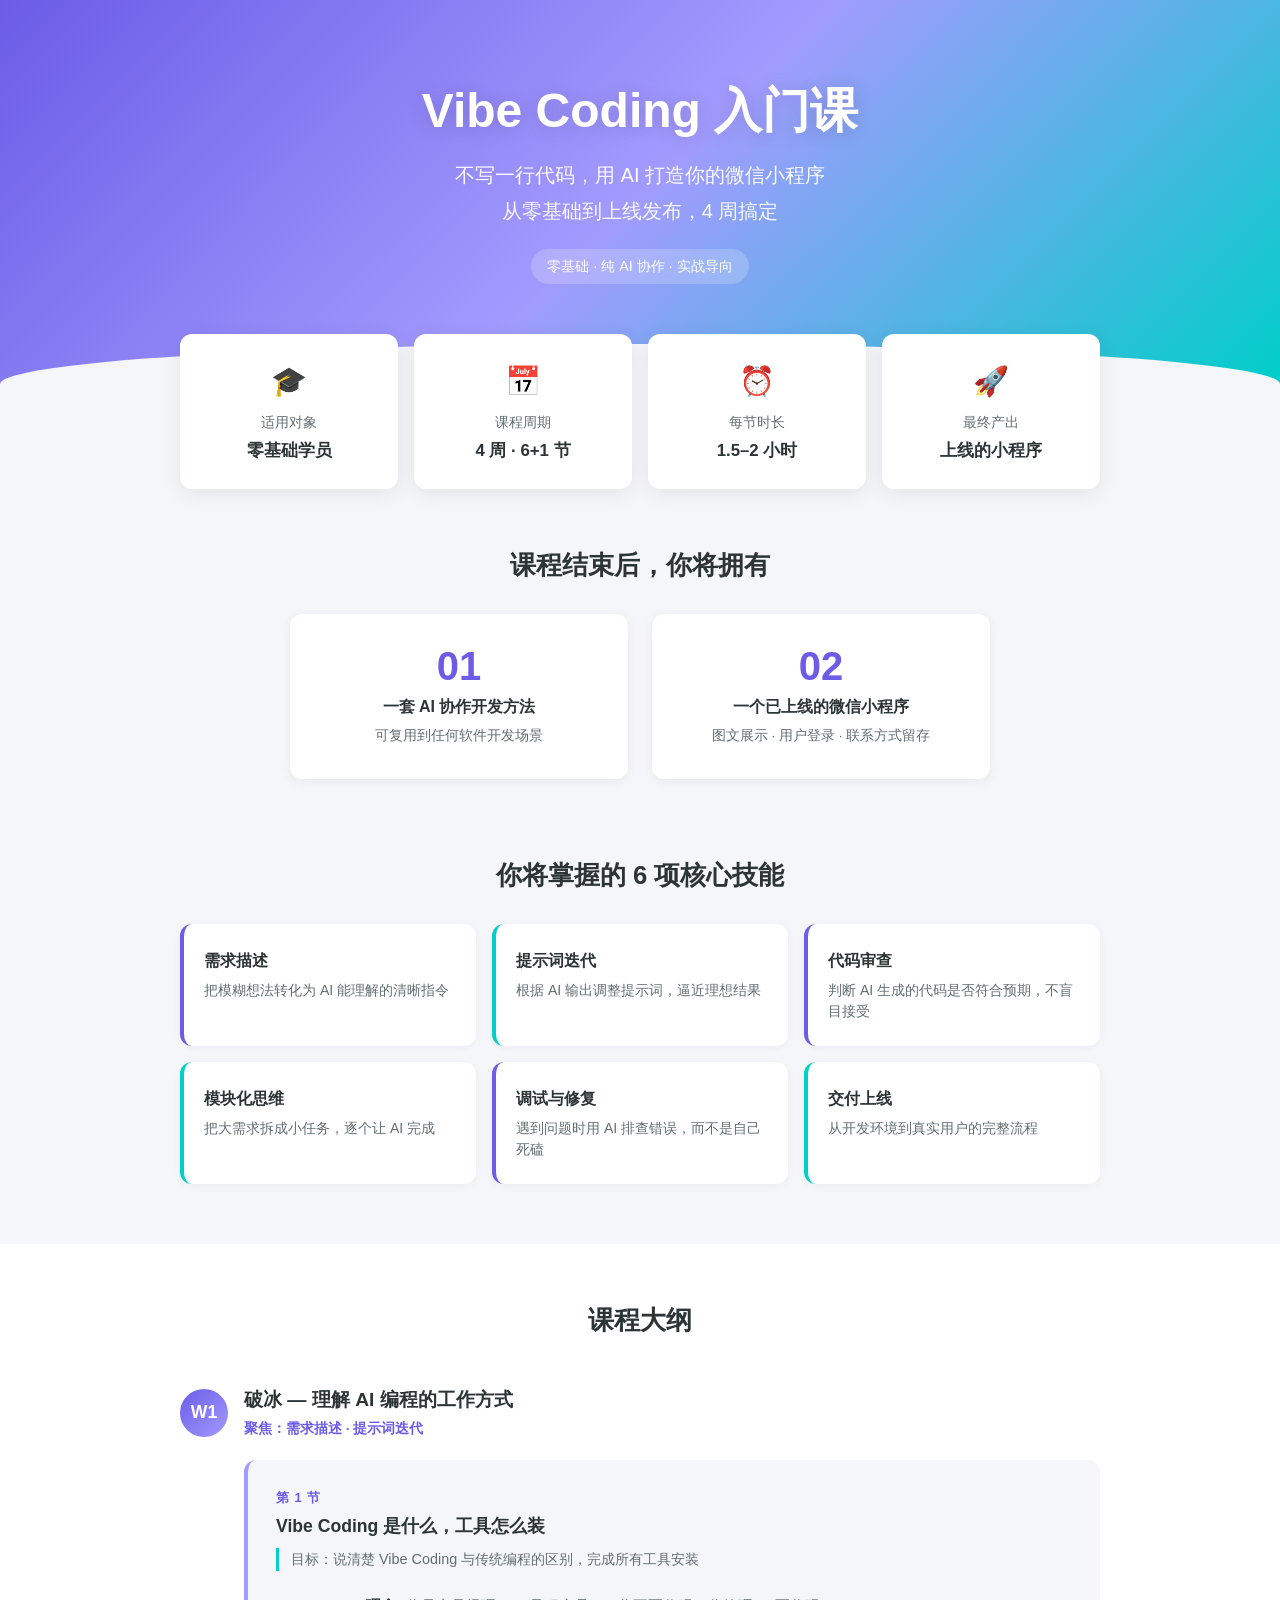
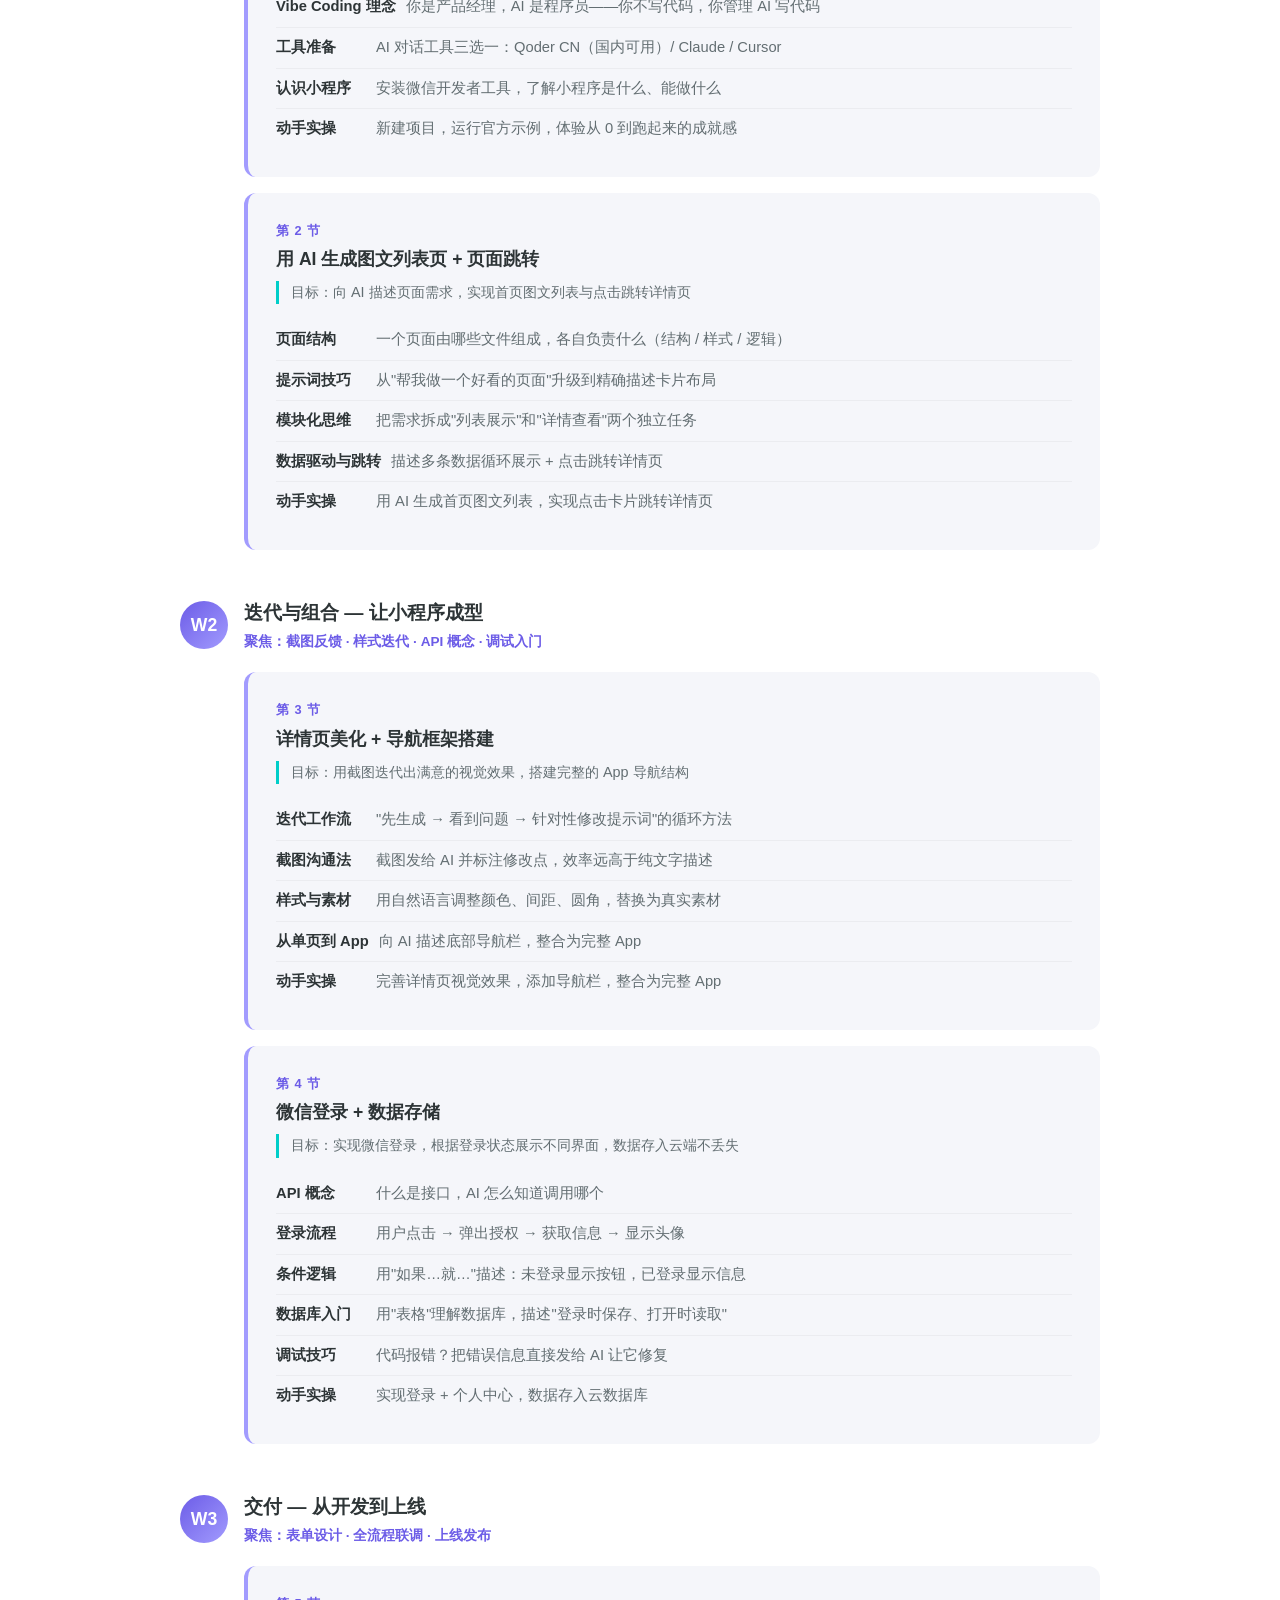
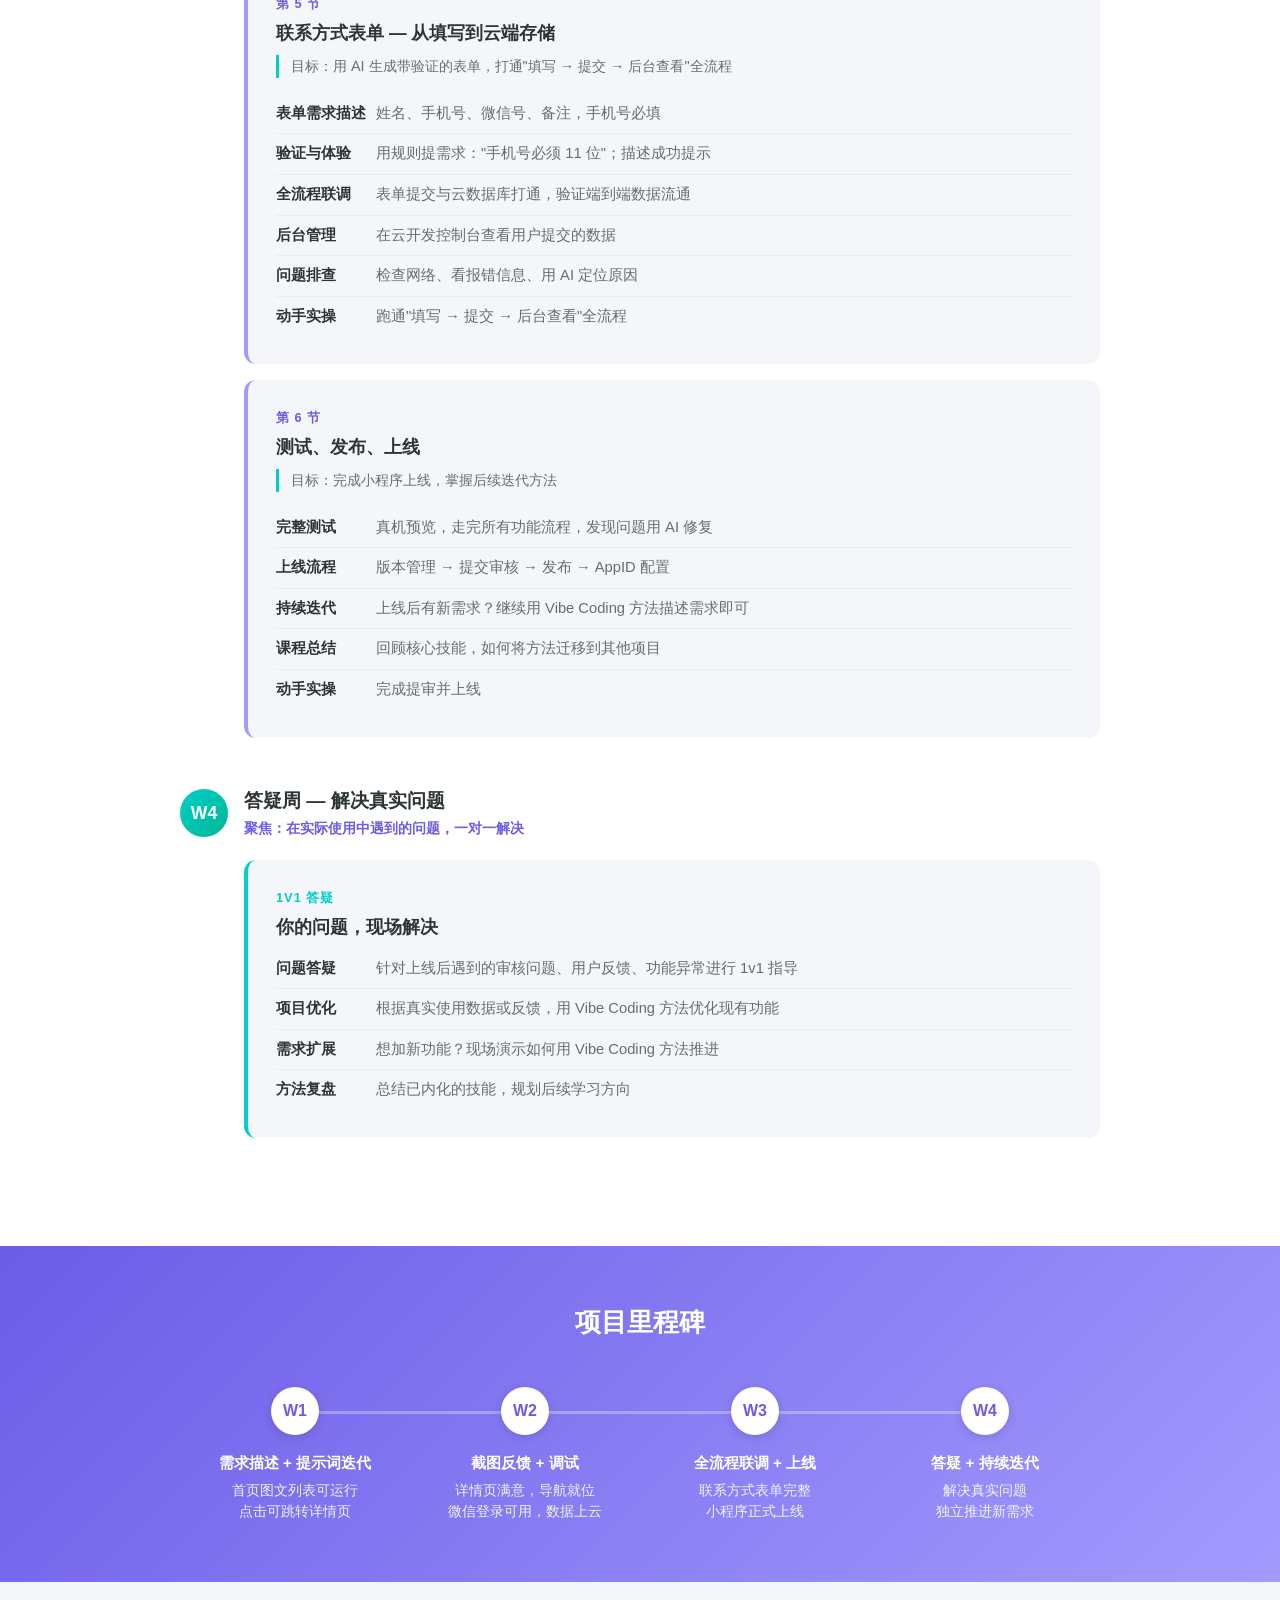
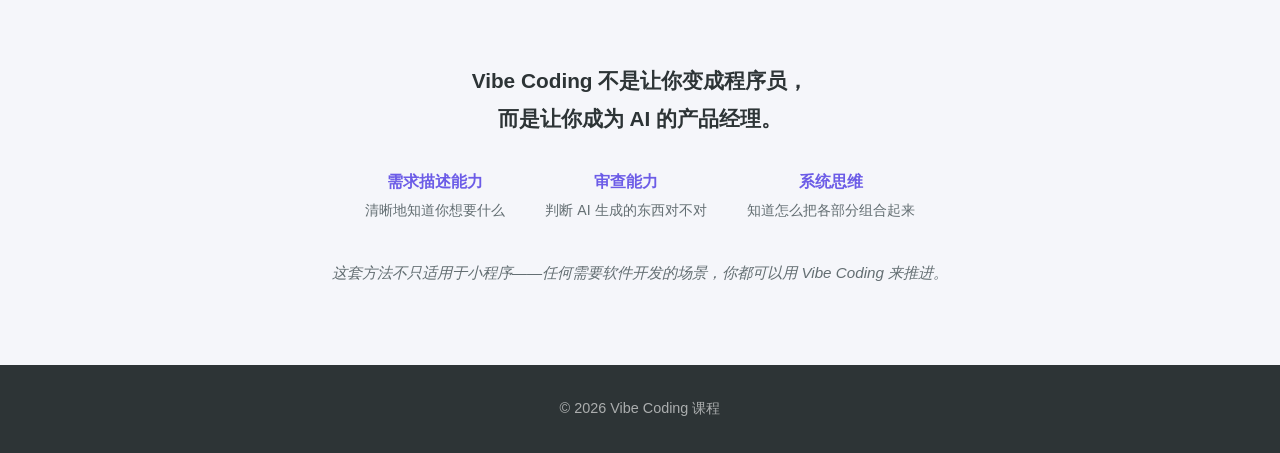
==== course/vibe-coding-intro.html @ 1ad9812a "Add Vibe Coding course outline page Beautiful, client-facing course outline with hero, skills grid, " ====
<!DOCTYPE html>
<html lang="zh-CN">
<head>
  <meta charset="UTF-8">
  <meta name="viewport" content="width=device-width, initial-scale=1.0">
  <title>Vibe Coding 入门课 · 课程大纲</title>
  <link rel="stylesheet" href="../assets/css/global.css">
  <style>
    /* ===== Hero ===== */
    .hero {
      background: linear-gradient(135deg, #6c5ce7 0%, #a29bfe 50%, #00cec9 100%);
      color: #fff;
      padding: 80px 0 100px;
      text-align: center;
      position: relative;
      overflow: hidden;
    }
    .hero::after {
      content: '';
      position: absolute;
      bottom: -40px;
      left: 0;
      right: 0;
      height: 80px;
      background: var(--light);
      border-radius: 50% 50% 0 0;
    }
    .hero h1 {
      font-size: 3rem;
      font-weight: 800;
      margin-bottom: 0.3em;
      text-shadow: 0 2px 20px rgba(0,0,0,0.15);
    }
    .hero .tagline {
      font-size: 1.25rem;
      opacity: 0.95;
      max-width: 600px;
      margin: 0 auto;
      line-height: 1.8;
    }
    .hero .badge {
      display: inline-block;
      background: rgba(255,255,255,0.2);
      backdrop-filter: blur(10px);
      padding: 6px 16px;
      border-radius: 20px;
      font-size: 0.9rem;
      margin-top: 20px;
    }

    /* ===== Info Cards ===== */
    .info-bar {
      display: grid;
      grid-template-columns: repeat(4, 1fr);
      gap: 16px;
      margin-top: -50px;
      position: relative;
      z-index: 1;
    }
    .info-card {
      background: #fff;
      border-radius: var(--radius);
      padding: 24px 20px;
      text-align: center;
      box-shadow: 0 4px 20px rgba(0,0,0,0.08);
      transition: transform 0.2s;
    }
    .info-card:hover { transform: translateY(-3px); }
    .info-card .icon {
      font-size: 1.8rem;
      margin-bottom: 8px;
    }
    .info-card .label {
      font-size: 0.85rem;
      color: var(--gray);
      margin-bottom: 4px;
    }
    .info-card .value {
      font-size: 1.05rem;
      font-weight: 700;
      color: var(--dark);
    }

    /* ===== Outcome ===== */
    .outcome {
      text-align: center;
      padding: 60px 0 40px;
    }
    .outcome h2 {
      font-size: 1.6rem;
      color: var(--dark);
      margin-bottom: 2rem;
    }
    .outcome-cards {
      display: grid;
      grid-template-columns: 1fr 1fr;
      gap: 24px;
      max-width: 700px;
      margin: 0 auto;
    }
    .outcome-card {
      background: #fff;
      border-radius: var(--radius);
      padding: 32px 24px;
      box-shadow: 0 2px 12px rgba(0,0,0,0.06);
    }
    .outcome-card .num {
      font-size: 2.5rem;
      font-weight: 800;
      color: var(--primary);
      line-height: 1;
      margin-bottom: 8px;
    }
    .outcome-card .text {
      font-size: 1rem;
      font-weight: 600;
      color: var(--dark);
    }
    .outcome-card .sub {
      font-size: 0.85rem;
      color: var(--gray);
      margin-top: 6px;
    }

    /* ===== Skills ===== */
    .skills {
      padding: 40px 0 60px;
    }
    .skills h2 {
      text-align: center;
      font-size: 1.6rem;
      margin-bottom: 2rem;
    }
    .skills-grid {
      display: grid;
      grid-template-columns: repeat(3, 1fr);
      gap: 16px;
    }
    .skill-item {
      background: #fff;
      border-radius: var(--radius);
      padding: 24px 20px;
      border-left: 4px solid var(--primary);
      box-shadow: 0 2px 8px rgba(0,0,0,0.04);
      transition: transform 0.2s, box-shadow 0.2s;
    }
    .skill-item:hover {
      transform: translateY(-2px);
      box-shadow: 0 6px 20px rgba(0,0,0,0.08);
    }
    .skill-item:nth-child(even) { border-left-color: var(--accent); }
    .skill-item .skill-name {
      font-weight: 700;
      font-size: 1rem;
      margin-bottom: 6px;
      color: var(--dark);
    }
    .skill-item .skill-desc {
      font-size: 0.88rem;
      color: var(--gray);
      line-height: 1.5;
    }

    /* ===== Curriculum ===== */
    .curriculum {
      padding: 60px 0;
      background: #fff;
    }
    .curriculum h2 {
      text-align: center;
      font-size: 1.6rem;
      margin-bottom: 3rem;
    }

    .week-block {
      margin-bottom: 48px;
    }
    .week-header {
      display: flex;
      align-items: center;
      gap: 16px;
      margin-bottom: 20px;
    }
    .week-num {
      width: 48px;
      height: 48px;
      background: linear-gradient(135deg, var(--primary), var(--primary-light));
      color: #fff;
      border-radius: 50%;
      display: flex;
      align-items: center;
      justify-content: center;
      font-weight: 800;
      font-size: 1.1rem;
      flex-shrink: 0;
    }
    .week-title {
      font-size: 1.2rem;
      font-weight: 700;
      color: var(--dark);
    }
    .week-focus {
      font-size: 0.85rem;
      color: var(--primary);
      font-weight: 600;
      margin-top: 2px;
    }

    .lesson {
      background: var(--light);
      border-radius: var(--radius);
      padding: 28px 28px;
      margin-bottom: 16px;
      margin-left: 64px;
      border-left: 4px solid var(--primary-light);
    }
    .lesson-num {
      font-size: 0.8rem;
      color: var(--primary);
      font-weight: 700;
      text-transform: uppercase;
      letter-spacing: 1px;
      margin-bottom: 4px;
    }
    .lesson-title {
      font-size: 1.1rem;
      font-weight: 700;
      color: var(--dark);
      margin-bottom: 8px;
    }
    .lesson-goal {
      font-size: 0.9rem;
      color: var(--gray);
      margin-bottom: 16px;
      padding-left: 12px;
      border-left: 3px solid var(--accent);
    }
    .lesson-items {
      list-style: none;
    }
    .lesson-items li {
      font-size: 0.92rem;
      padding: 8px 0;
      border-bottom: 1px solid rgba(0,0,0,0.04);
      display: flex;
      gap: 10px;
    }
    .lesson-items li:last-child { border-bottom: none; }
    .lesson-items .item-label {
      font-weight: 600;
      color: var(--dark);
      min-width: 90px;
      flex-shrink: 0;
    }
    .lesson-items .item-desc {
      color: var(--gray);
    }

    /* Week 4 special */
    .week-block.qa .week-num {
      background: linear-gradient(135deg, var(--accent), #00b894);
    }
    .week-block.qa .lesson {
      border-left-color: var(--accent);
    }
    .week-block.qa .lesson-num {
      color: var(--accent);
    }

    /* ===== Milestones ===== */
    .milestones {
      padding: 60px 0;
      background: linear-gradient(135deg, #6c5ce7 0%, #a29bfe 100%);
      color: #fff;
    }
    .milestones h2 {
      text-align: center;
      font-size: 1.6rem;
      margin-bottom: 3rem;
    }
    .milestone-track {
      display: grid;
      grid-template-columns: repeat(4, 1fr);
      gap: 0;
      position: relative;
    }
    .milestone-track::before {
      content: '';
      position: absolute;
      top: 24px;
      left: 12%;
      right: 12%;
      height: 3px;
      background: rgba(255,255,255,0.3);
    }
    .milestone-item {
      text-align: center;
      position: relative;
    }
    .milestone-dot {
      width: 48px;
      height: 48px;
      background: #fff;
      border-radius: 50%;
      margin: 0 auto 16px;
      display: flex;
      align-items: center;
      justify-content: center;
      font-weight: 800;
      color: var(--primary);
      font-size: 1rem;
      position: relative;
      z-index: 1;
      box-shadow: 0 2px 10px rgba(0,0,0,0.15);
    }
    .milestone-item h4 {
      font-size: 0.95rem;
      margin-bottom: 6px;
    }
    .milestone-item .skill-tag {
      font-size: 0.8rem;
      opacity: 0.85;
      margin-bottom: 8px;
    }
    .milestone-item .output {
      font-size: 0.85rem;
      opacity: 0.9;
      line-height: 1.5;
      padding: 0 8px;
    }

    /* ===== Philosophy ===== */
    .philosophy {
      padding: 80px 0;
      text-align: center;
    }
    .philosophy blockquote {
      max-width: 650px;
      margin: 0 auto;
      font-size: 1.3rem;
      font-weight: 700;
      color: var(--dark);
      line-height: 1.8;
      margin-bottom: 2rem;
    }
    .philosophy .points {
      display: flex;
      justify-content: center;
      gap: 40px;
      margin-top: 2rem;
    }
    .philosophy .point {
      text-align: center;
    }
    .philosophy .point .point-title {
      font-weight: 700;
      color: var(--primary);
      font-size: 1rem;
      margin-bottom: 4px;
    }
    .philosophy .point .point-desc {
      font-size: 0.88rem;
      color: var(--gray);
      max-width: 180px;
    }
    .philosophy .footnote {
      margin-top: 2.5rem;
      font-size: 0.95rem;
      color: var(--gray);
      font-style: italic;
    }

    /* ===== Footer ===== */
    footer {
      background: var(--dark);
      color: rgba(255,255,255,0.6);
      padding: 32px 0;
      text-align: center;
      font-size: 0.9rem;
    }

    /* ===== Responsive ===== */
    @media (max-width: 768px) {
      .hero h1 { font-size: 2rem; }
      .hero .tagline { font-size: 1rem; padding: 0 16px; }
      .info-bar { grid-template-columns: repeat(2, 1fr); }
      .outcome-cards { grid-template-columns: 1fr; }
      .skills-grid { grid-template-columns: 1fr; }
      .lesson { margin-left: 0; }
      .milestone-track { grid-template-columns: 1fr; gap: 24px; }
      .milestone-track::before { display: none; }
      .philosophy .points { flex-direction: column; gap: 20px; }
    }
  </style>
</head>
<body>

  <!-- Hero -->
  <div class="hero">
    <div class="container">
      <h1>Vibe Coding 入门课</h1>
      <p class="tagline">不写一行代码，用 AI 打造你的微信小程序<br>从零基础到上线发布，4 周搞定</p>
      <span class="badge">零基础 · 纯 AI 协作 · 实战导向</span>
    </div>
  </div>

  <!-- Info Bar -->
  <div class="container">
    <div class="info-bar">
      <div class="info-card">
        <div class="icon">&#127891;</div>
        <div class="label">适用对象</div>
        <div class="value">零基础学员</div>
      </div>
      <div class="info-card">
        <div class="icon">&#128197;</div>
        <div class="label">课程周期</div>
        <div class="value">4 周 · 6+1 节</div>
      </div>
      <div class="info-card">
        <div class="icon">&#9200;</div>
        <div class="label">每节时长</div>
        <div class="value">1.5–2 小时</div>
      </div>
      <div class="info-card">
        <div class="icon">&#128640;</div>
        <div class="label">最终产出</div>
        <div class="value">上线的小程序</div>
      </div>
    </div>
  </div>

  <!-- Outcome -->
  <div class="outcome container">
    <h2>课程结束后，你将拥有</h2>
    <div class="outcome-cards">
      <div class="outcome-card">
        <div class="num">01</div>
        <div class="text">一套 AI 协作开发方法</div>
        <div class="sub">可复用到任何软件开发场景</div>
      </div>
      <div class="outcome-card">
        <div class="num">02</div>
        <div class="text">一个已上线的微信小程序</div>
        <div class="sub">图文展示 · 用户登录 · 联系方式留存</div>
      </div>
    </div>
  </div>

  <!-- Skills -->
  <section class="skills">
    <div class="container">
      <h2>你将掌握的 6 项核心技能</h2>
      <div class="skills-grid">
        <div class="skill-item">
          <div class="skill-name">需求描述</div>
          <div class="skill-desc">把模糊想法转化为 AI 能理解的清晰指令</div>
        </div>
        <div class="skill-item">
          <div class="skill-name">提示词迭代</div>
          <div class="skill-desc">根据 AI 输出调整提示词，逼近理想结果</div>
        </div>
        <div class="skill-item">
          <div class="skill-name">代码审查</div>
          <div class="skill-desc">判断 AI 生成的代码是否符合预期，不盲目接受</div>
        </div>
        <div class="skill-item">
          <div class="skill-name">模块化思维</div>
          <div class="skill-desc">把大需求拆成小任务，逐个让 AI 完成</div>
        </div>
        <div class="skill-item">
          <div class="skill-name">调试与修复</div>
          <div class="skill-desc">遇到问题时用 AI 排查错误，而不是自己死磕</div>
        </div>
        <div class="skill-item">
          <div class="skill-name">交付上线</div>
          <div class="skill-desc">从开发环境到真实用户的完整流程</div>
        </div>
      </div>
    </div>
  </section>

  <!-- Curriculum -->
  <section class="curriculum">
    <div class="container">
      <h2>课程大纲</h2>

      <!-- Week 1 -->
      <div class="week-block">
        <div class="week-header">
          <div class="week-num">W1</div>
          <div>
            <div class="week-title">破冰 — 理解 AI 编程的工作方式</div>
            <div class="week-focus">聚焦：需求描述 · 提示词迭代</div>
          </div>
        </div>

        <div class="lesson">
          <div class="lesson-num">第 1 节</div>
          <div class="lesson-title">Vibe Coding 是什么，工具怎么装</div>
          <div class="lesson-goal">目标：说清楚 Vibe Coding 与传统编程的区别，完成所有工具安装</div>
          <ul class="lesson-items">
            <li><span class="item-label">Vibe Coding 理念</span><span class="item-desc">你是产品经理，AI 是程序员——你不写代码，你管理 AI 写代码</span></li>
            <li><span class="item-label">工具准备</span><span class="item-desc">AI 对话工具三选一：Qoder CN（国内可用）/ Claude / Cursor</span></li>
            <li><span class="item-label">认识小程序</span><span class="item-desc">安装微信开发者工具，了解小程序是什么、能做什么</span></li>
            <li><span class="item-label">动手实操</span><span class="item-desc">新建项目，运行官方示例，体验从 0 到跑起来的成就感</span></li>
          </ul>
        </div>

        <div class="lesson">
          <div class="lesson-num">第 2 节</div>
          <div class="lesson-title">用 AI 生成图文列表页 + 页面跳转</div>
          <div class="lesson-goal">目标：向 AI 描述页面需求，实现首页图文列表与点击跳转详情页</div>
          <ul class="lesson-items">
            <li><span class="item-label">页面结构</span><span class="item-desc">一个页面由哪些文件组成，各自负责什么（结构 / 样式 / 逻辑）</span></li>
            <li><span class="item-label">提示词技巧</span><span class="item-desc">从"帮我做一个好看的页面"升级到精确描述卡片布局</span></li>
            <li><span class="item-label">模块化思维</span><span class="item-desc">把需求拆成"列表展示"和"详情查看"两个独立任务</span></li>
            <li><span class="item-label">数据驱动与跳转</span><span class="item-desc">描述多条数据循环展示 + 点击跳转详情页</span></li>
            <li><span class="item-label">动手实操</span><span class="item-desc">用 AI 生成首页图文列表，实现点击卡片跳转详情页</span></li>
          </ul>
        </div>
      </div>

      <!-- Week 2 -->
      <div class="week-block">
        <div class="week-header">
          <div class="week-num">W2</div>
          <div>
            <div class="week-title">迭代与组合 — 让小程序成型</div>
            <div class="week-focus">聚焦：截图反馈 · 样式迭代 · API 概念 · 调试入门</div>
          </div>
        </div>

        <div class="lesson">
          <div class="lesson-num">第 3 节</div>
          <div class="lesson-title">详情页美化 + 导航框架搭建</div>
          <div class="lesson-goal">目标：用截图迭代出满意的视觉效果，搭建完整的 App 导航结构</div>
          <ul class="lesson-items">
            <li><span class="item-label">迭代工作流</span><span class="item-desc">"先生成 → 看到问题 → 针对性修改提示词"的循环方法</span></li>
            <li><span class="item-label">截图沟通法</span><span class="item-desc">截图发给 AI 并标注修改点，效率远高于纯文字描述</span></li>
            <li><span class="item-label">样式与素材</span><span class="item-desc">用自然语言调整颜色、间距、圆角，替换为真实素材</span></li>
            <li><span class="item-label">从单页到 App</span><span class="item-desc">向 AI 描述底部导航栏，整合为完整 App</span></li>
            <li><span class="item-label">动手实操</span><span class="item-desc">完善详情页视觉效果，添加导航栏，整合为完整 App</span></li>
          </ul>
        </div>

        <div class="lesson">
          <div class="lesson-num">第 4 节</div>
          <div class="lesson-title">微信登录 + 数据存储</div>
          <div class="lesson-goal">目标：实现微信登录，根据登录状态展示不同界面，数据存入云端不丢失</div>
          <ul class="lesson-items">
            <li><span class="item-label">API 概念</span><span class="item-desc">什么是接口，AI 怎么知道调用哪个</span></li>
            <li><span class="item-label">登录流程</span><span class="item-desc">用户点击 → 弹出授权 → 获取信息 → 显示头像</span></li>
            <li><span class="item-label">条件逻辑</span><span class="item-desc">用"如果…就…"描述：未登录显示按钮，已登录显示信息</span></li>
            <li><span class="item-label">数据库入门</span><span class="item-desc">用"表格"理解数据库，描述"登录时保存、打开时读取"</span></li>
            <li><span class="item-label">调试技巧</span><span class="item-desc">代码报错？把错误信息直接发给 AI 让它修复</span></li>
            <li><span class="item-label">动手实操</span><span class="item-desc">实现登录 + 个人中心，数据存入云数据库</span></li>
          </ul>
        </div>
      </div>

      <!-- Week 3 -->
      <div class="week-block">
        <div class="week-header">
          <div class="week-num">W3</div>
          <div>
            <div class="week-title">交付 — 从开发到上线</div>
            <div class="week-focus">聚焦：表单设计 · 全流程联调 · 上线发布</div>
          </div>
        </div>

        <div class="lesson">
          <div class="lesson-num">第 5 节</div>
          <div class="lesson-title">联系方式表单 — 从填写到云端存储</div>
          <div class="lesson-goal">目标：用 AI 生成带验证的表单，打通"填写 → 提交 → 后台查看"全流程</div>
          <ul class="lesson-items">
            <li><span class="item-label">表单需求描述</span><span class="item-desc">姓名、手机号、微信号、备注，手机号必填</span></li>
            <li><span class="item-label">验证与体验</span><span class="item-desc">用规则提需求："手机号必须 11 位"；描述成功提示</span></li>
            <li><span class="item-label">全流程联调</span><span class="item-desc">表单提交与云数据库打通，验证端到端数据流通</span></li>
            <li><span class="item-label">后台管理</span><span class="item-desc">在云开发控制台查看用户提交的数据</span></li>
            <li><span class="item-label">问题排查</span><span class="item-desc">检查网络、看报错信息、用 AI 定位原因</span></li>
            <li><span class="item-label">动手实操</span><span class="item-desc">跑通"填写 → 提交 → 后台查看"全流程</span></li>
          </ul>
        </div>

        <div class="lesson">
          <div class="lesson-num">第 6 节</div>
          <div class="lesson-title">测试、发布、上线</div>
          <div class="lesson-goal">目标：完成小程序上线，掌握后续迭代方法</div>
          <ul class="lesson-items">
            <li><span class="item-label">完整测试</span><span class="item-desc">真机预览，走完所有功能流程，发现问题用 AI 修复</span></li>
            <li><span class="item-label">上线流程</span><span class="item-desc">版本管理 → 提交审核 → 发布 → AppID 配置</span></li>
            <li><span class="item-label">持续迭代</span><span class="item-desc">上线后有新需求？继续用 Vibe Coding 方法描述需求即可</span></li>
            <li><span class="item-label">课程总结</span><span class="item-desc">回顾核心技能，如何将方法迁移到其他项目</span></li>
            <li><span class="item-label">动手实操</span><span class="item-desc">完成提审并上线</span></li>
          </ul>
        </div>
      </div>

      <!-- Week 4 -->
      <div class="week-block qa">
        <div class="week-header">
          <div class="week-num">W4</div>
          <div>
            <div class="week-title">答疑周 — 解决真实问题</div>
            <div class="week-focus">聚焦：在实际使用中遇到的问题，一对一解决</div>
          </div>
        </div>

        <div class="lesson">
          <div class="lesson-num">1v1 答疑</div>
          <div class="lesson-title">你的问题，现场解决</div>
          <ul class="lesson-items">
            <li><span class="item-label">问题答疑</span><span class="item-desc">针对上线后遇到的审核问题、用户反馈、功能异常进行 1v1 指导</span></li>
            <li><span class="item-label">项目优化</span><span class="item-desc">根据真实使用数据或反馈，用 Vibe Coding 方法优化现有功能</span></li>
            <li><span class="item-label">需求扩展</span><span class="item-desc">想加新功能？现场演示如何用 Vibe Coding 方法推进</span></li>
            <li><span class="item-label">方法复盘</span><span class="item-desc">总结已内化的技能，规划后续学习方向</span></li>
          </ul>
        </div>
      </div>

    </div>
  </section>

  <!-- Milestones -->
  <section class="milestones">
    <div class="container">
      <h2>项目里程碑</h2>
      <div class="milestone-track">
        <div class="milestone-item">
          <div class="milestone-dot">W1</div>
          <h4>需求描述 + 提示词迭代</h4>
          <div class="output">首页图文列表可运行<br>点击可跳转详情页</div>
        </div>
        <div class="milestone-item">
          <div class="milestone-dot">W2</div>
          <h4>截图反馈 + 调试</h4>
          <div class="output">详情页满意，导航就位<br>微信登录可用，数据上云</div>
        </div>
        <div class="milestone-item">
          <div class="milestone-dot">W3</div>
          <h4>全流程联调 + 上线</h4>
          <div class="output">联系方式表单完整<br>小程序正式上线</div>
        </div>
        <div class="milestone-item">
          <div class="milestone-dot">W4</div>
          <h4>答疑 + 持续迭代</h4>
          <div class="output">解决真实问题<br>独立推进新需求</div>
        </div>
      </div>
    </div>
  </section>

  <!-- Philosophy -->
  <section class="philosophy">
    <div class="container">
      <blockquote>
        Vibe Coding 不是让你变成程序员，<br>而是让你成为 AI 的产品经理。
      </blockquote>
      <div class="points">
        <div class="point">
          <div class="point-title">需求描述能力</div>
          <div class="point-desc">清晰地知道你想要什么</div>
        </div>
        <div class="point">
          <div class="point-title">审查能力</div>
          <div class="point-desc">判断 AI 生成的东西对不对</div>
        </div>
        <div class="point">
          <div class="point-title">系统思维</div>
          <div class="point-desc">知道怎么把各部分组合起来</div>
        </div>
      </div>
      <p class="footnote">这套方法不只适用于小程序——任何需要软件开发的场景，你都可以用 Vibe Coding 来推进。</p>
    </div>
  </section>

  <!-- Footer -->
  <footer>
    <p>&copy; 2026 Vibe Coding 课程</p>
  </footer>

</body>
</html>
---- assets/css/global.css ----
/* Vibe Coding 课程 - 全局样式 */
:root {
  --primary: #6c5ce7;
  --primary-light: #a29bfe;
  --accent: #00cec9;
  --dark: #2d3436;
  --gray: #636e72;
  --light: #f5f6fa;
  --radius: 12px;
}

* { margin: 0; padding: 0; box-sizing: border-box; }

body {
  font-family: -apple-system, "PingFang SC", "Helvetica Neue", sans-serif;
  color: var(--dark);
  line-height: 1.6;
  background: var(--light);
}

.container { max-width: 960px; margin: 0 auto; padding: 0 20px; }

h1, h2, h3 { line-height: 1.3; margin-bottom: 0.5em; }
h1 { font-size: 2rem; }
h2 { font-size: 1.5rem; }
h3 { font-size: 1.2rem; }

.btn {
  display: inline-block;
  padding: 12px 28px;
  border-radius: var(--radius);
  font-size: 1rem;
  font-weight: 600;
  text-decoration: none;
  cursor: pointer;
  transition: all 0.2s;
}
.btn-primary { background: var(--primary); color: #fff; }
.btn-primary:hover { background: var(--primary-light); }
.btn-accent { background: var(--accent); color: #fff; }

section { padding: 60px 0; }
.text-center { text-align: center; }
.text-gray { color: var(--gray); }
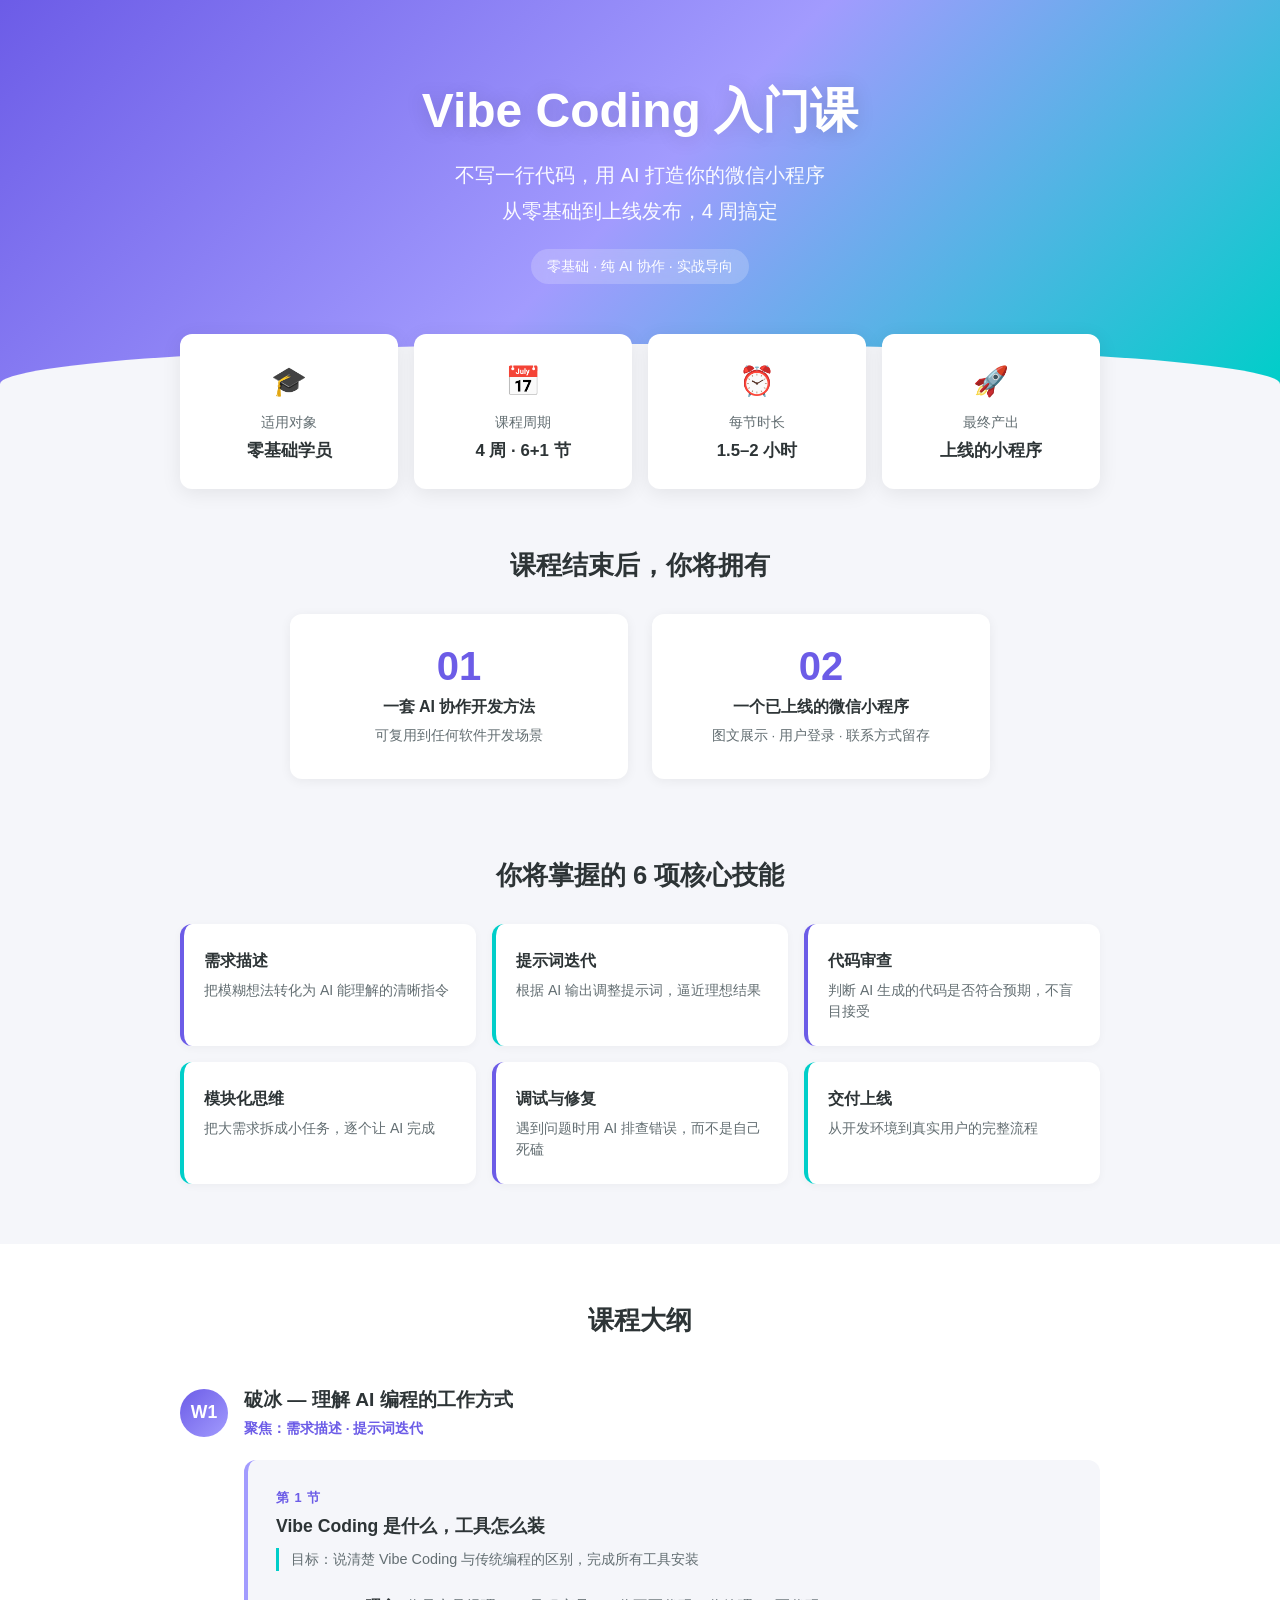
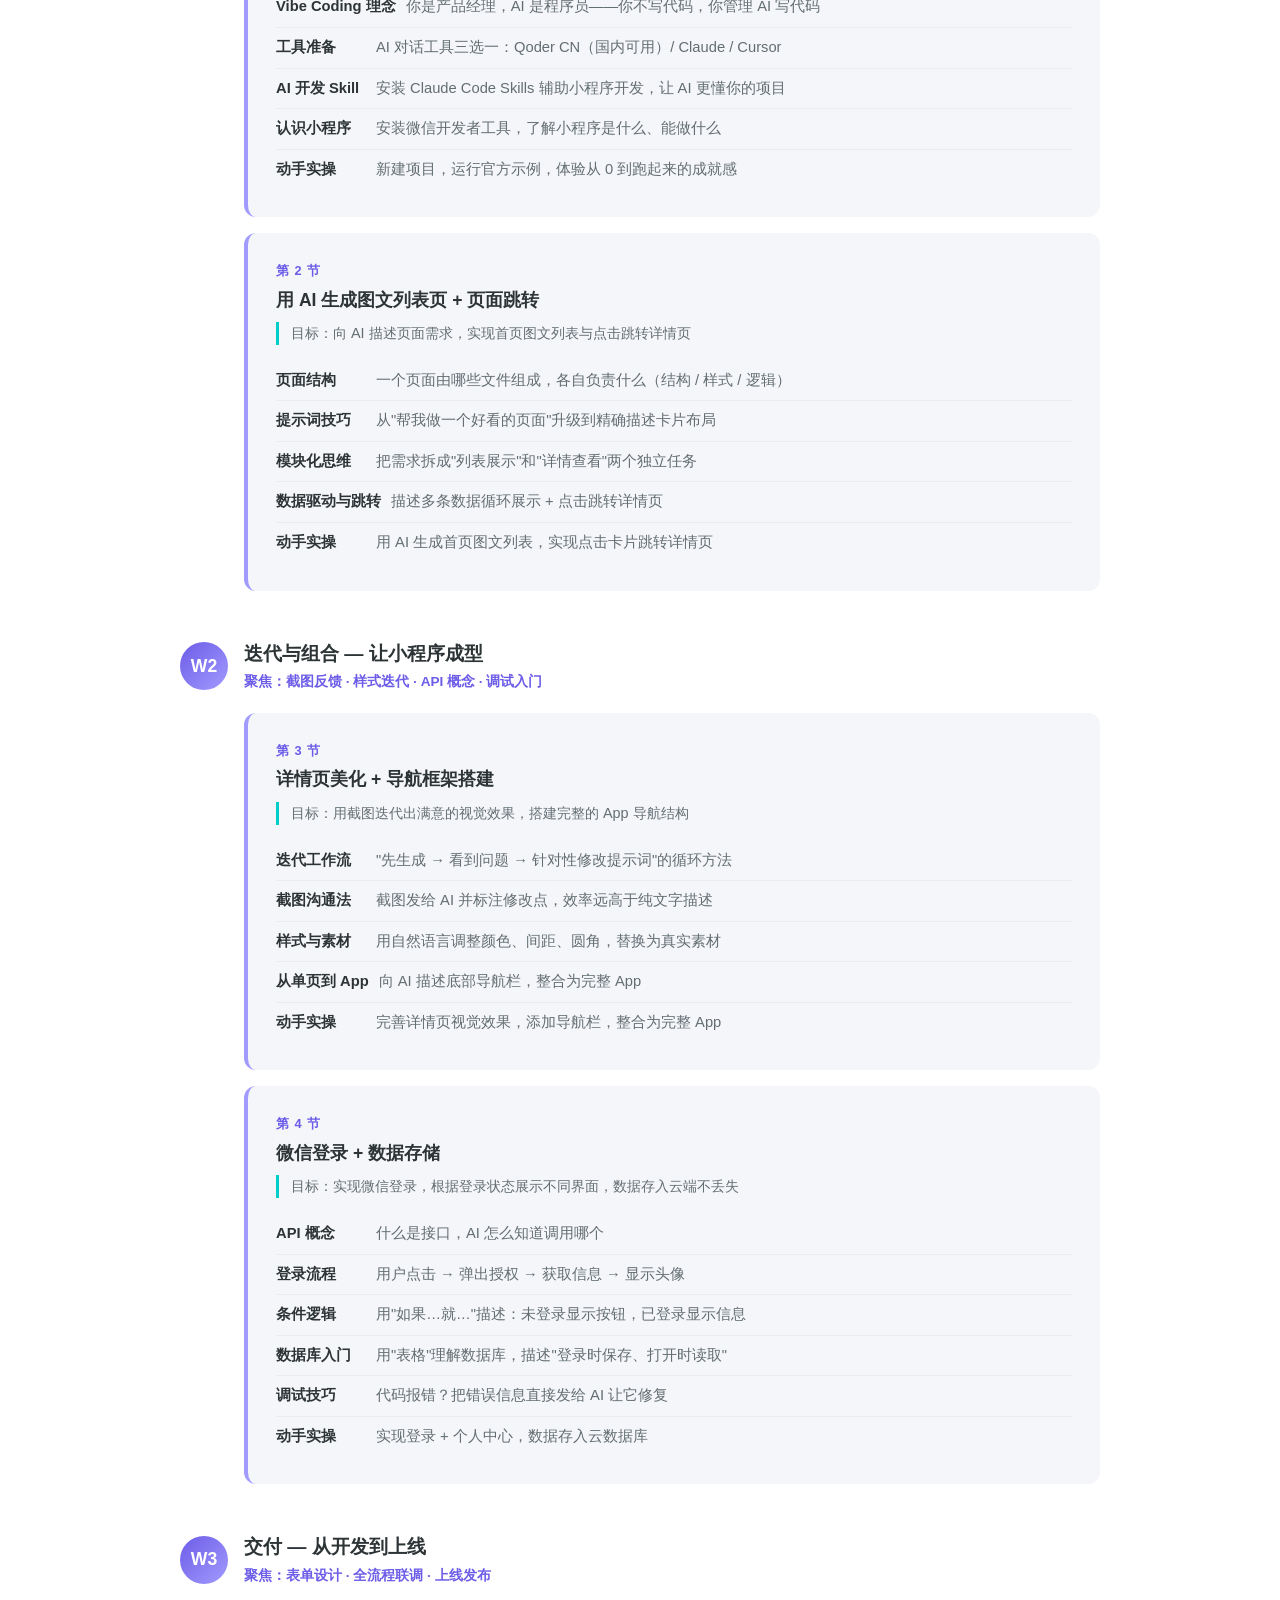
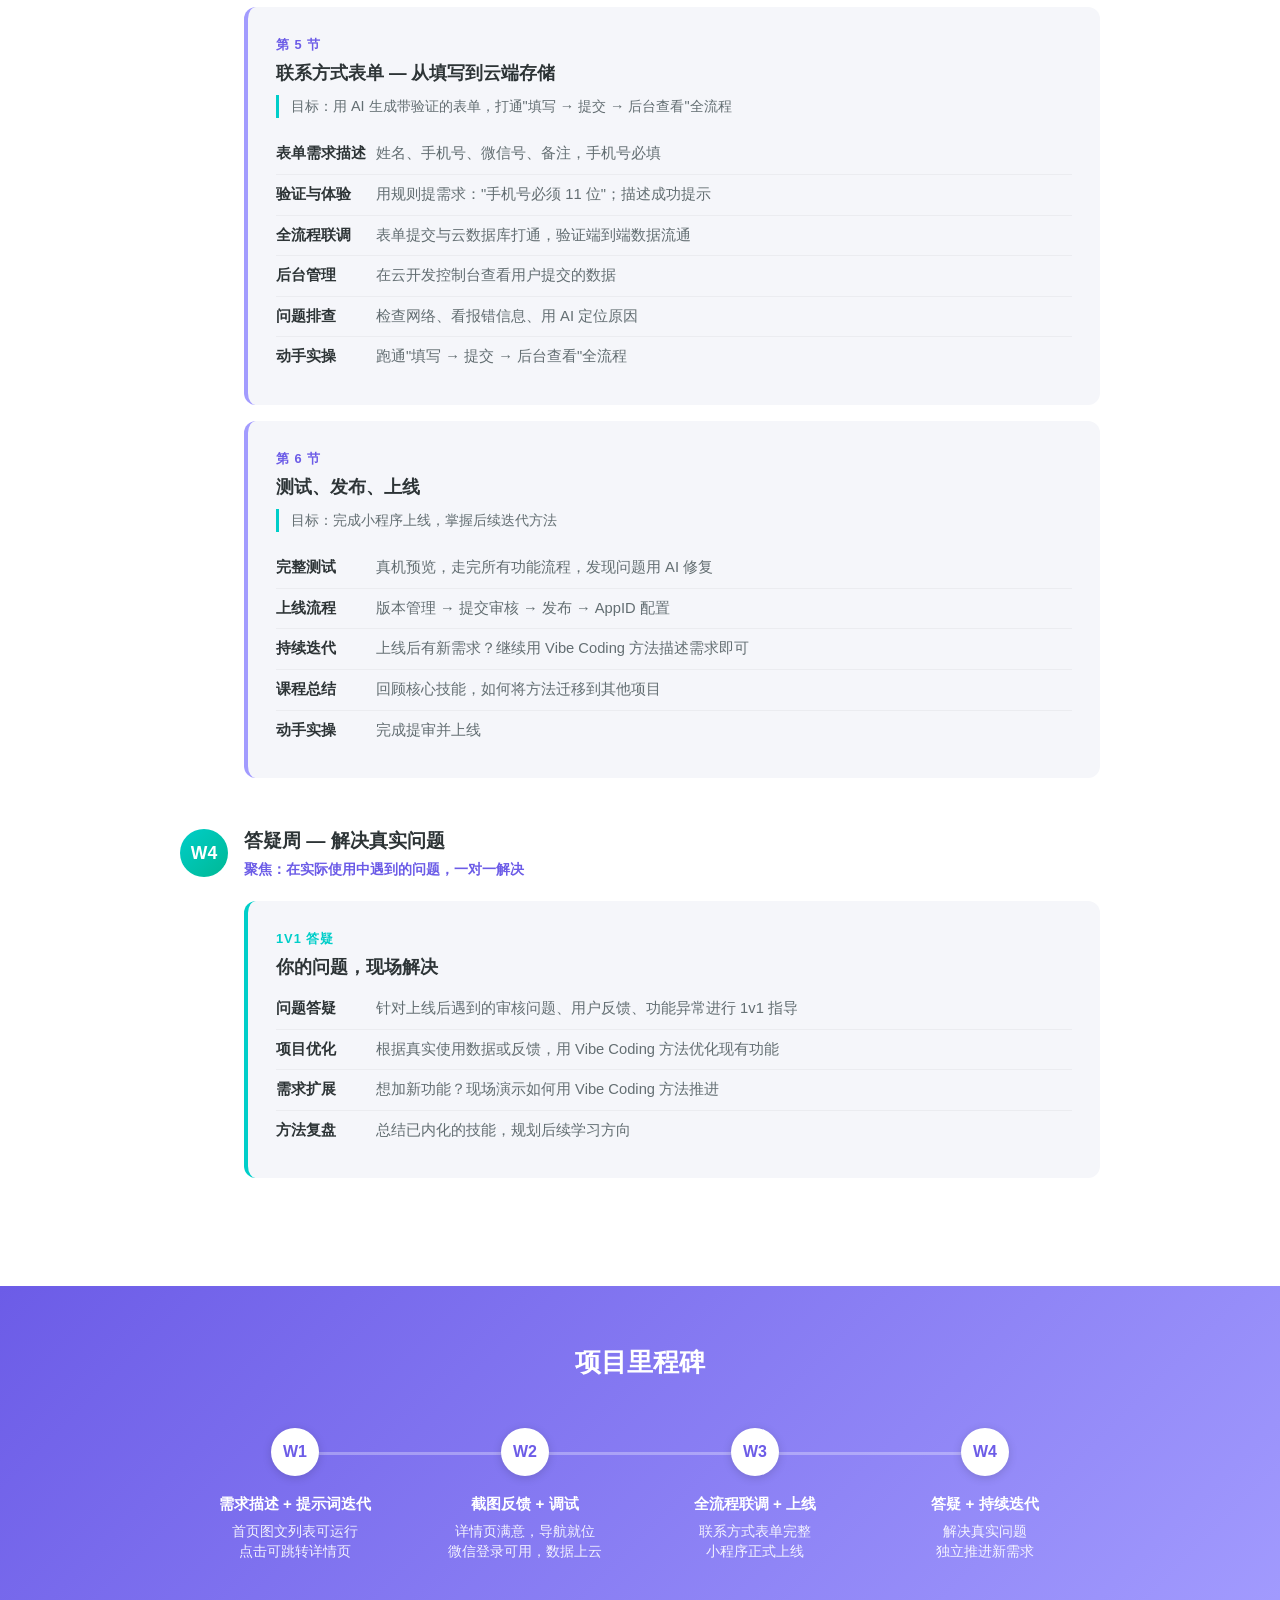
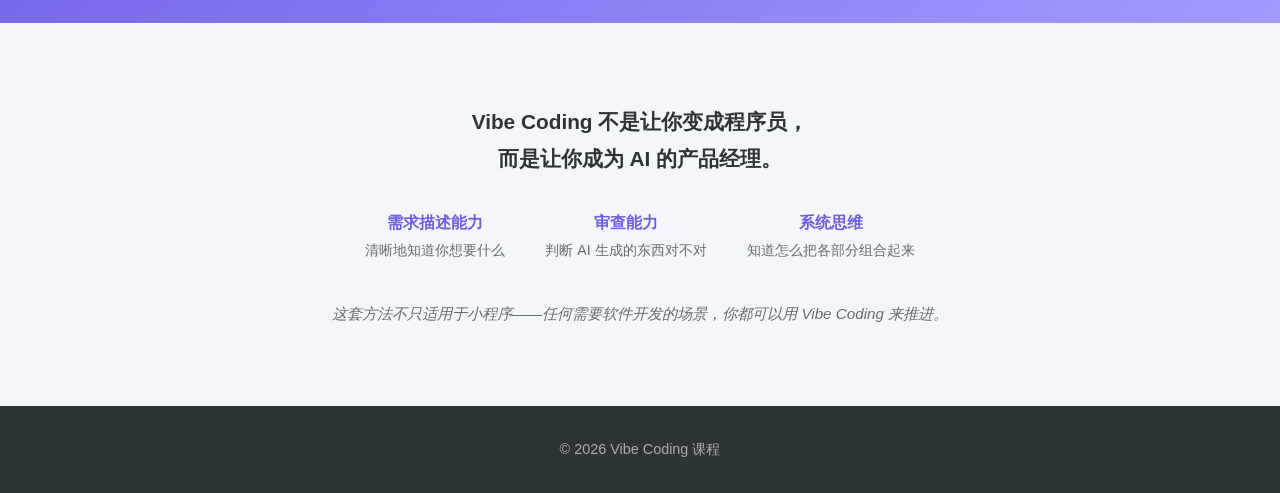
==== commit 4c1a4fa0: "Add AI Skill setup to course outline Include Claude Code Skills installation step in lesson 1.  Co-A" ====
--- a/course/vibe-coding-intro.html
+++ b/course/vibe-coding-intro.html
@@ -502,6 +502,7 @@
           <ul class="lesson-items">
             <li><span class="item-label">Vibe Coding 理念</span><span class="item-desc">你是产品经理，AI 是程序员——你不写代码，你管理 AI 写代码</span></li>
             <li><span class="item-label">工具准备</span><span class="item-desc">AI 对话工具三选一：Qoder CN（国内可用）/ Claude / Cursor</span></li>
+            <li><span class="item-label">AI 开发 Skill</span><span class="item-desc">安装 Claude Code Skills 辅助小程序开发，让 AI 更懂你的项目</span></li>
             <li><span class="item-label">认识小程序</span><span class="item-desc">安装微信开发者工具，了解小程序是什么、能做什么</span></li>
             <li><span class="item-label">动手实操</span><span class="item-desc">新建项目，运行官方示例，体验从 0 到跑起来的成就感</span></li>
           </ul>
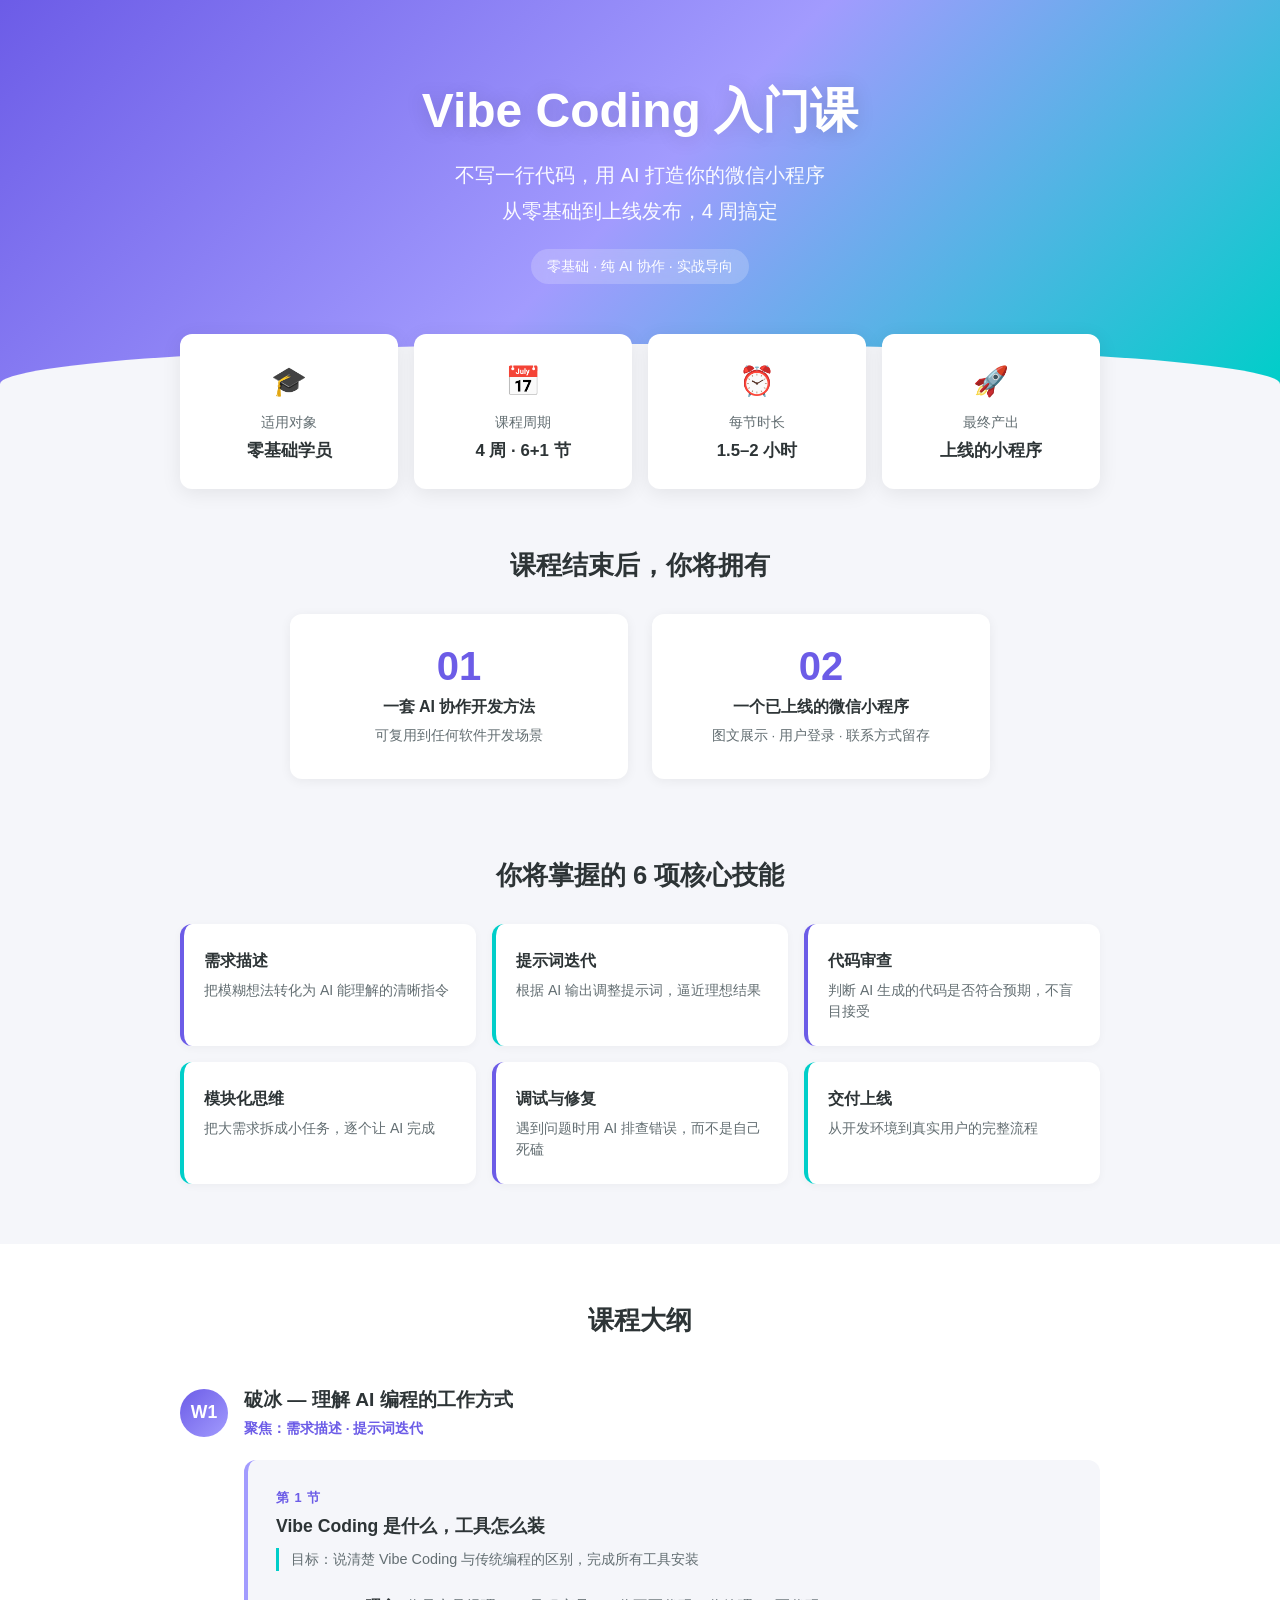
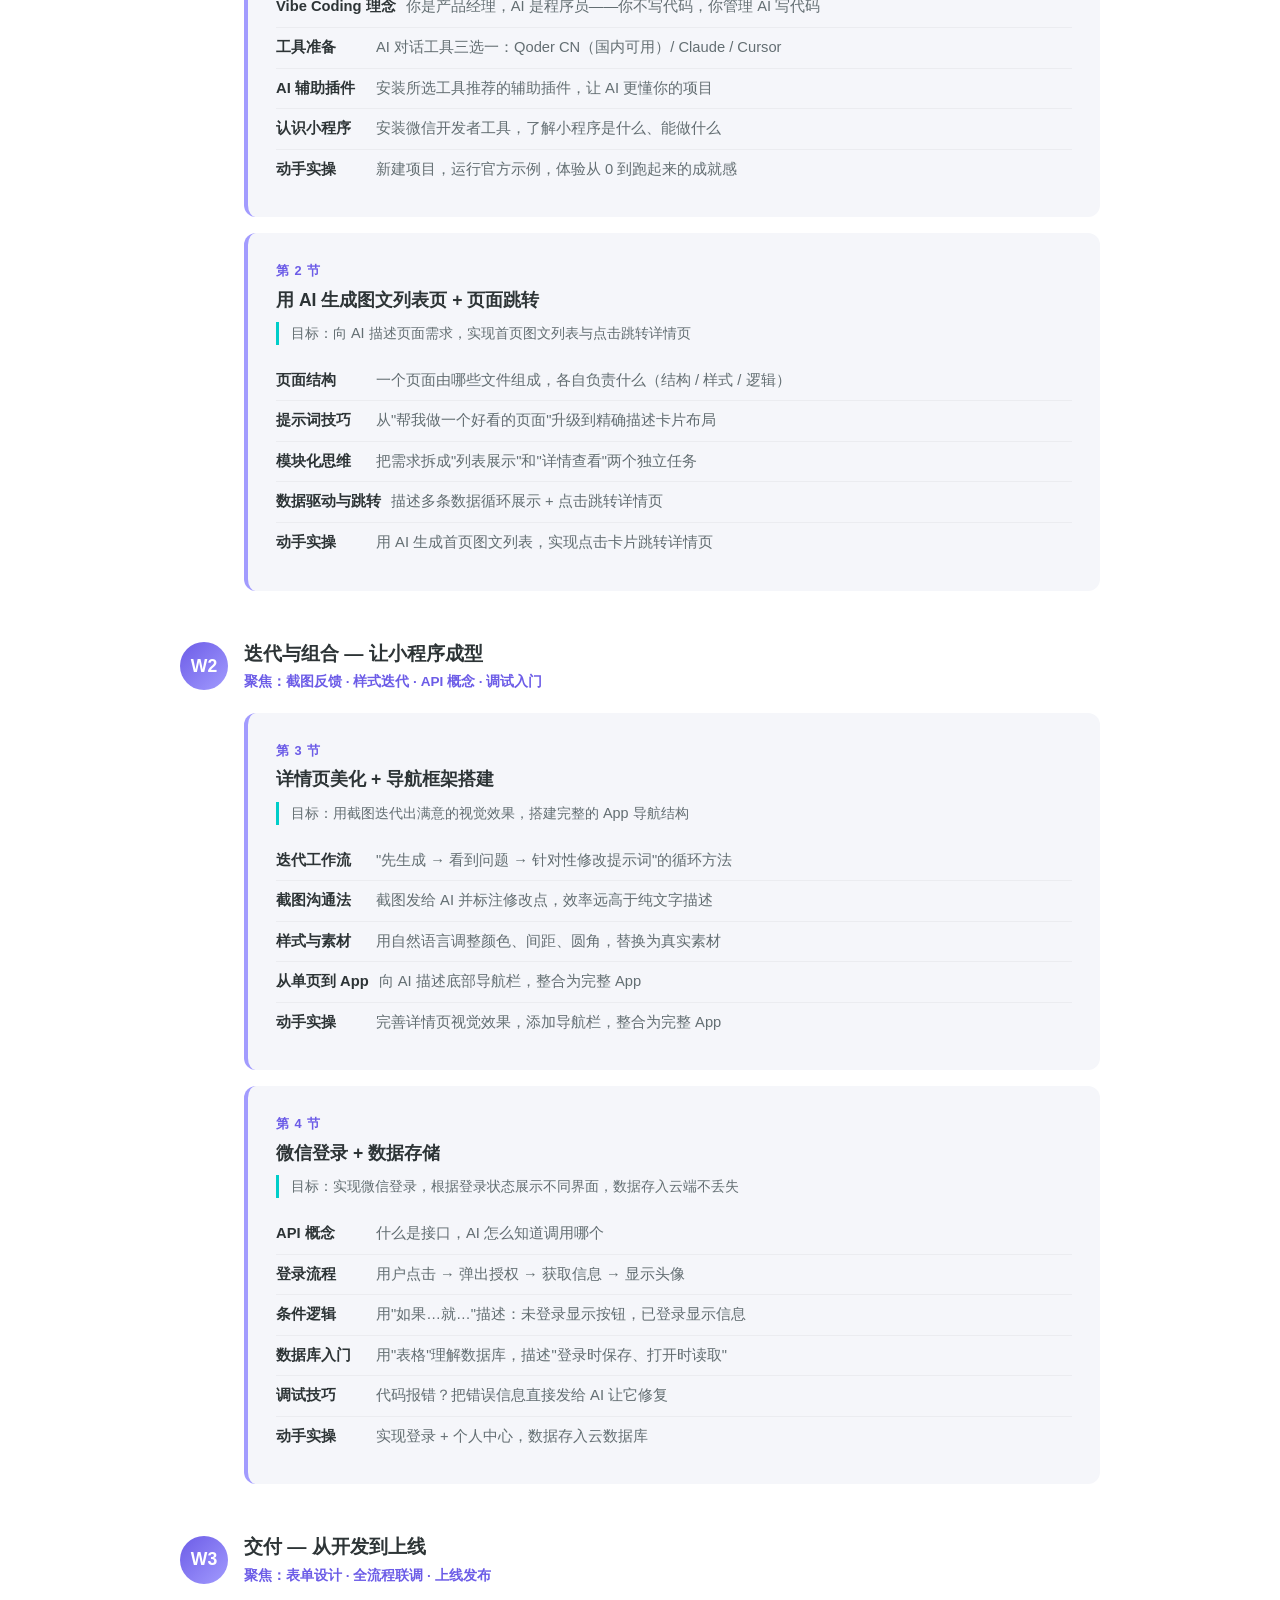
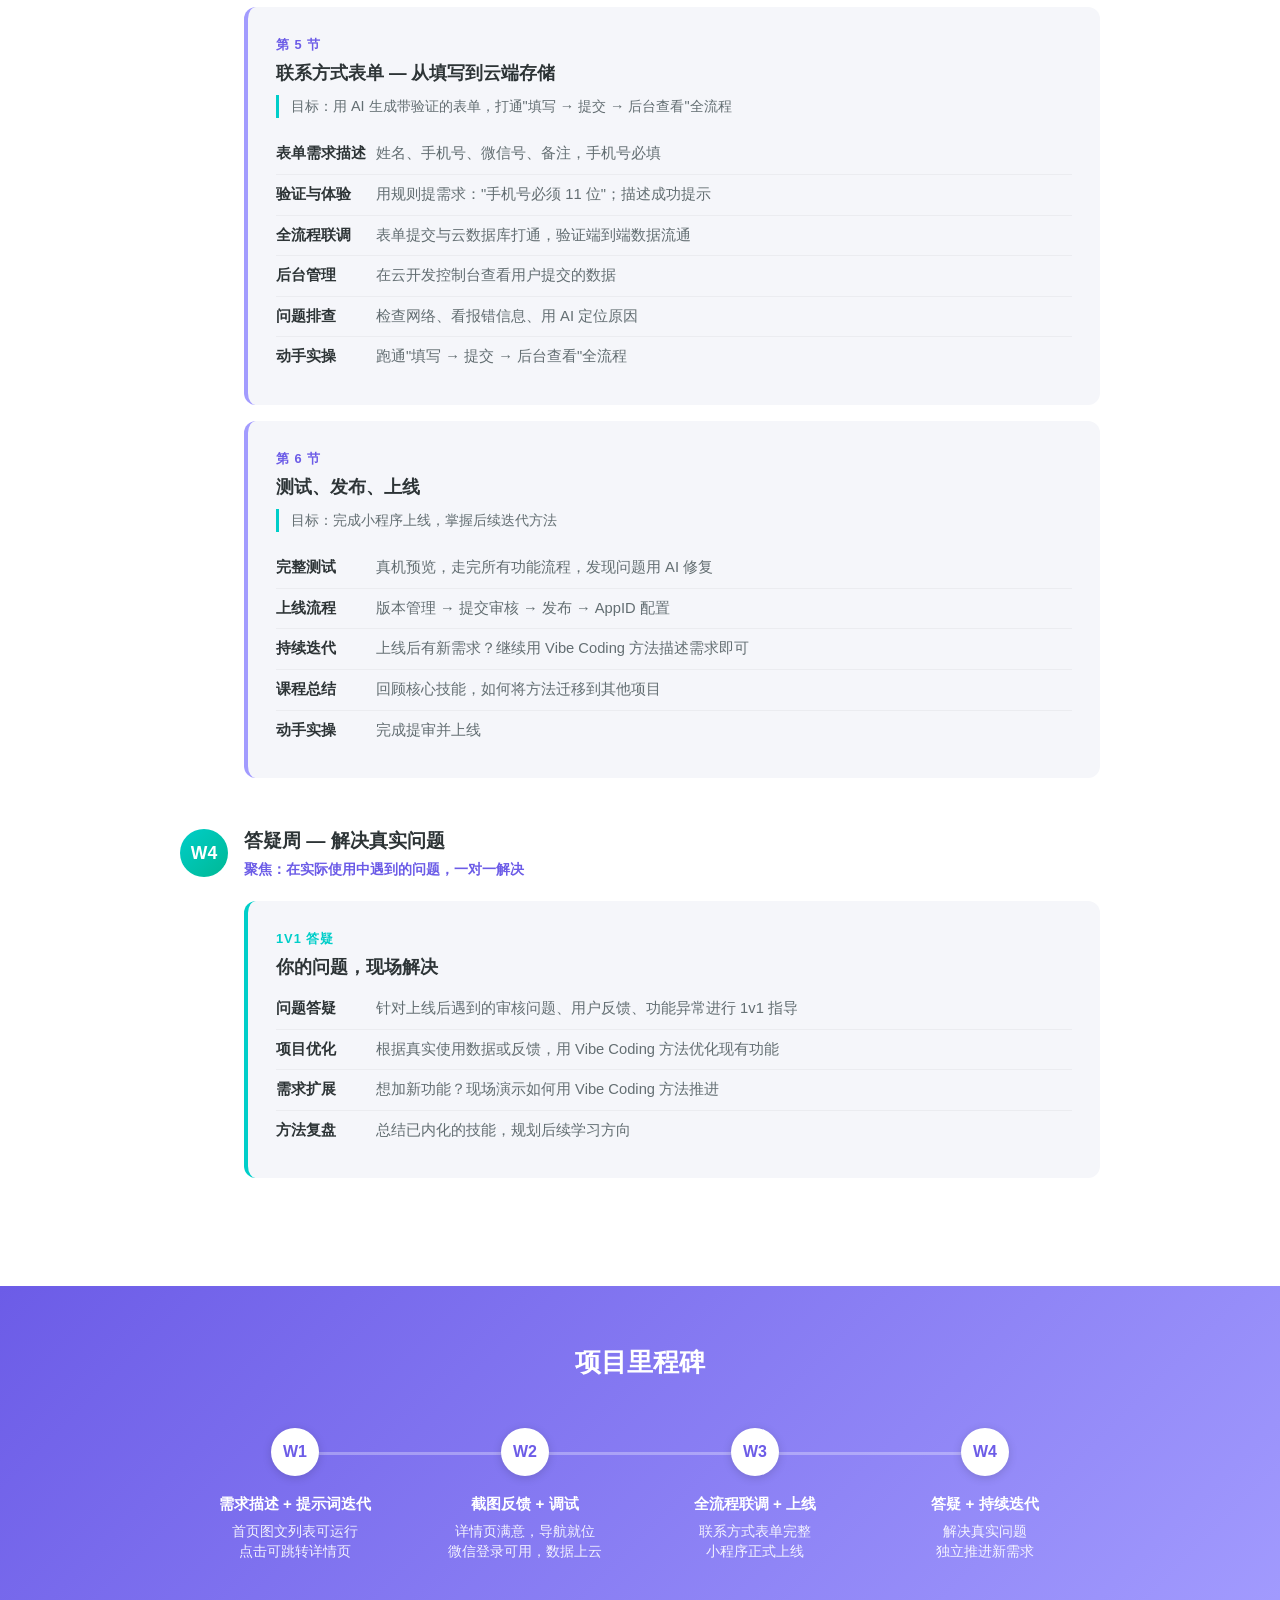
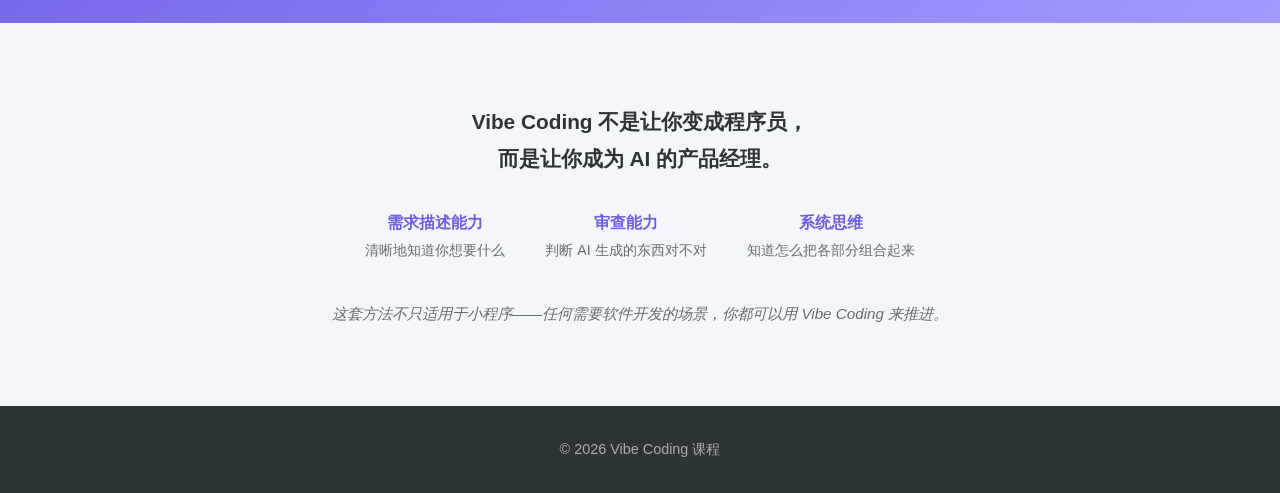
==== commit 366e2a2d: "Fix: rename AI Skill to tool-agnostic "AI 辅助插件" Avoid binding course to Claude Code specifically.  C" ====
--- a/course/vibe-coding-intro.html
+++ b/course/vibe-coding-intro.html
@@ -502,7 +502,7 @@
           <ul class="lesson-items">
             <li><span class="item-label">Vibe Coding 理念</span><span class="item-desc">你是产品经理，AI 是程序员——你不写代码，你管理 AI 写代码</span></li>
             <li><span class="item-label">工具准备</span><span class="item-desc">AI 对话工具三选一：Qoder CN（国内可用）/ Claude / Cursor</span></li>
-            <li><span class="item-label">AI 开发 Skill</span><span class="item-desc">安装 Claude Code Skills 辅助小程序开发，让 AI 更懂你的项目</span></li>
+            <li><span class="item-label">AI 辅助插件</span><span class="item-desc">安装所选工具推荐的辅助插件，让 AI 更懂你的项目</span></li>
             <li><span class="item-label">认识小程序</span><span class="item-desc">安装微信开发者工具，了解小程序是什么、能做什么</span></li>
             <li><span class="item-label">动手实操</span><span class="item-desc">新建项目，运行官方示例，体验从 0 到跑起来的成就感</span></li>
           </ul>
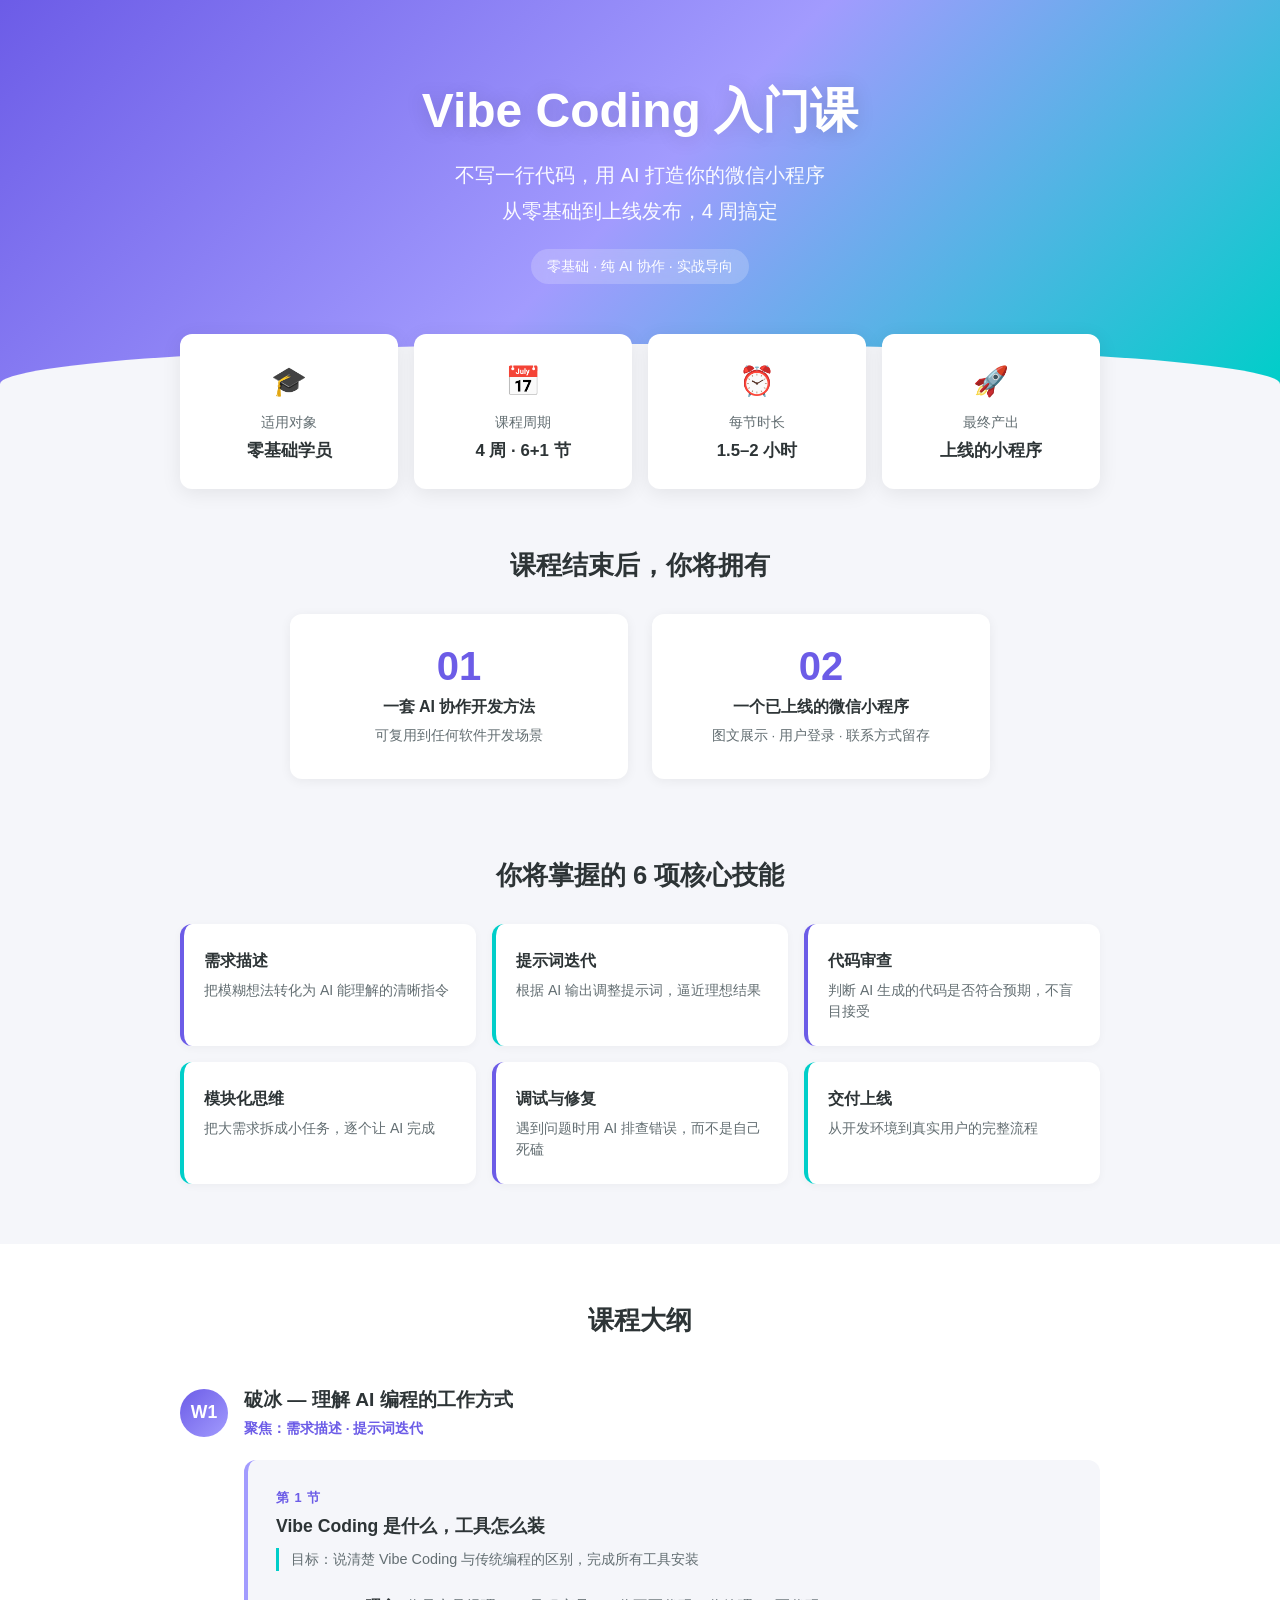
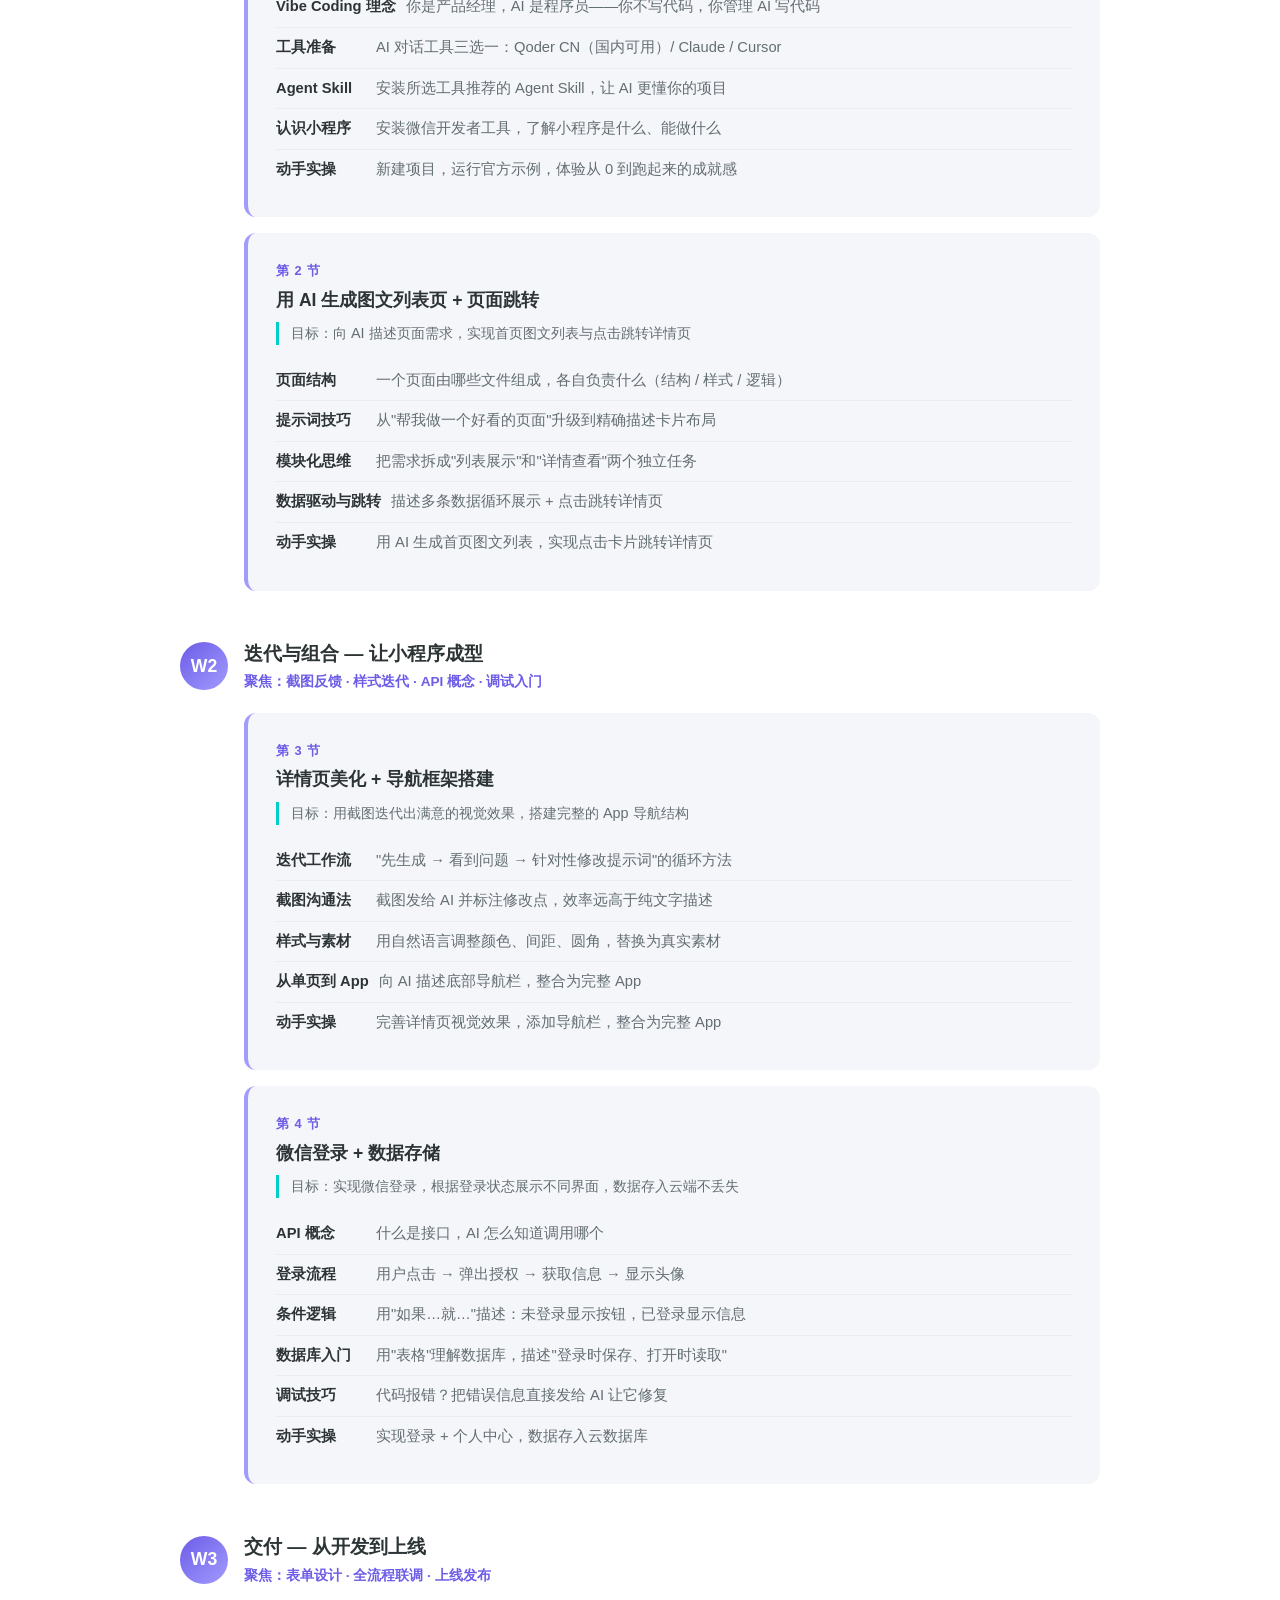
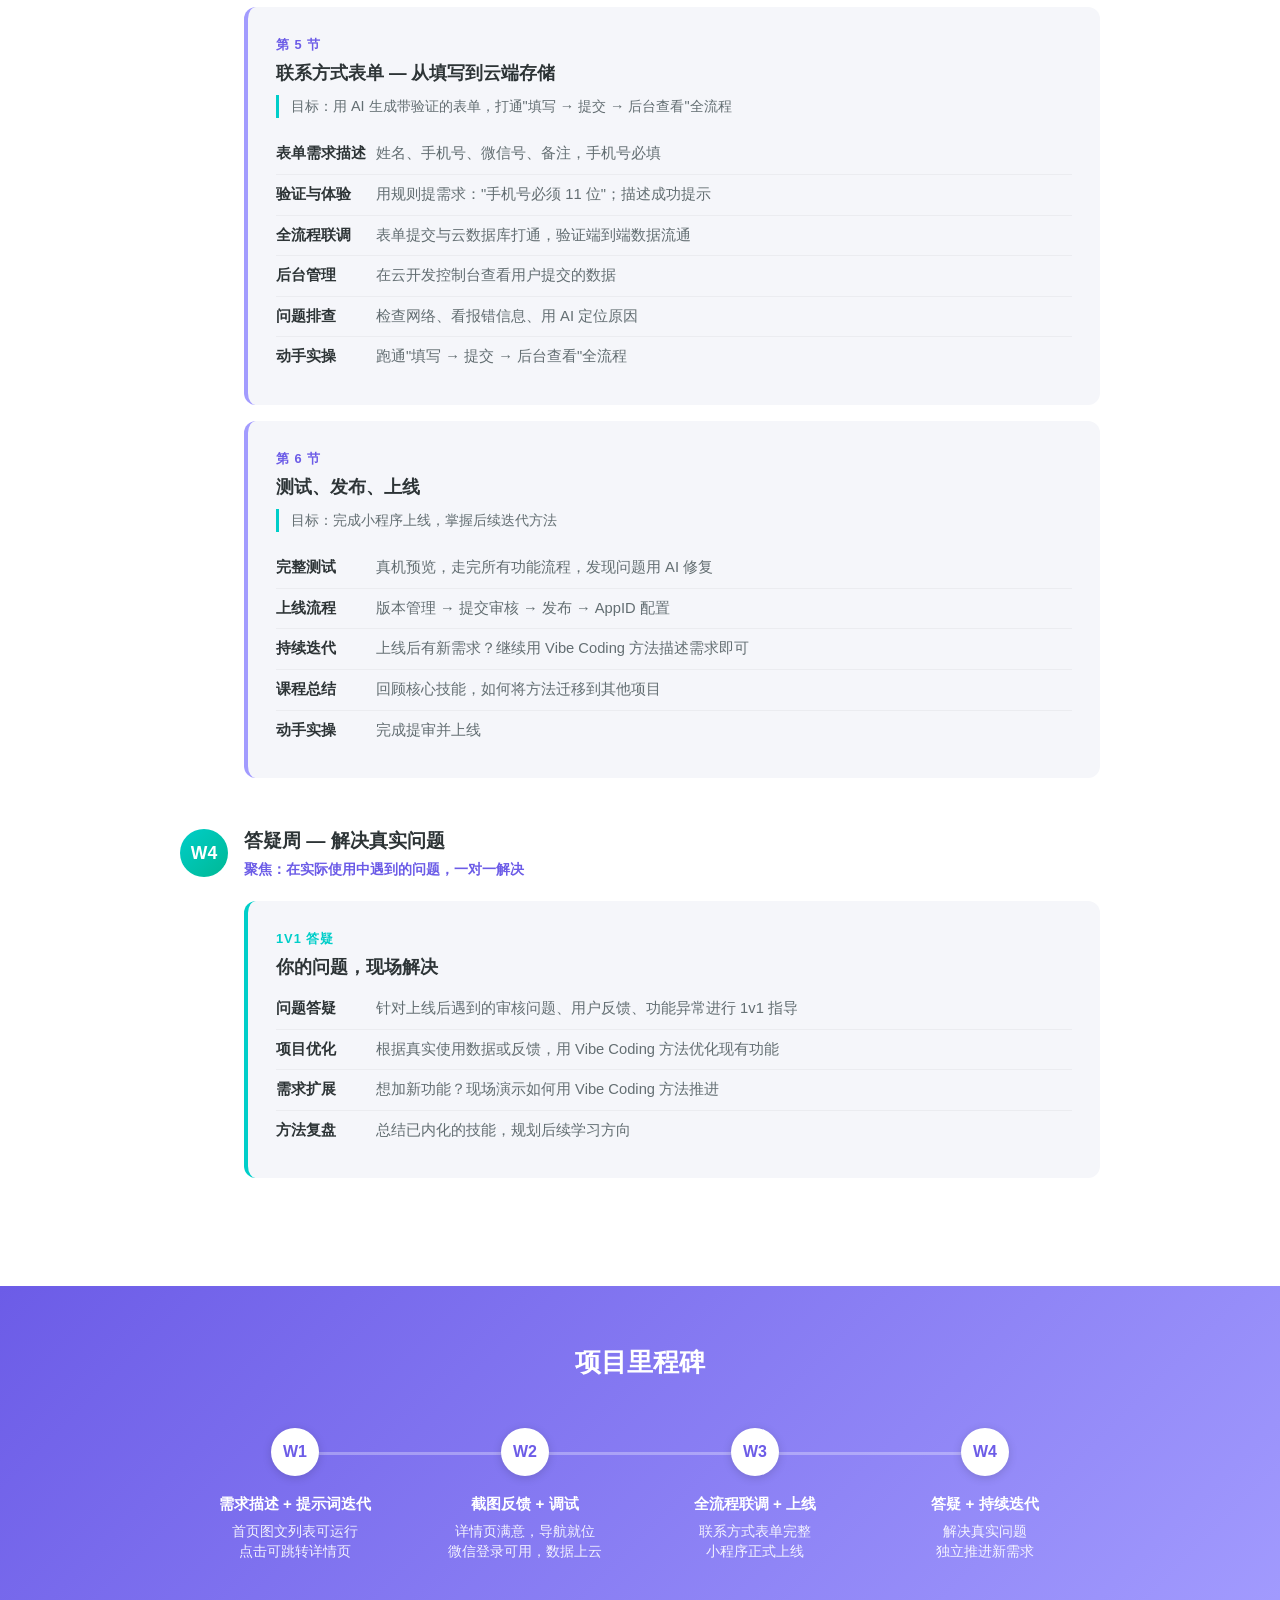
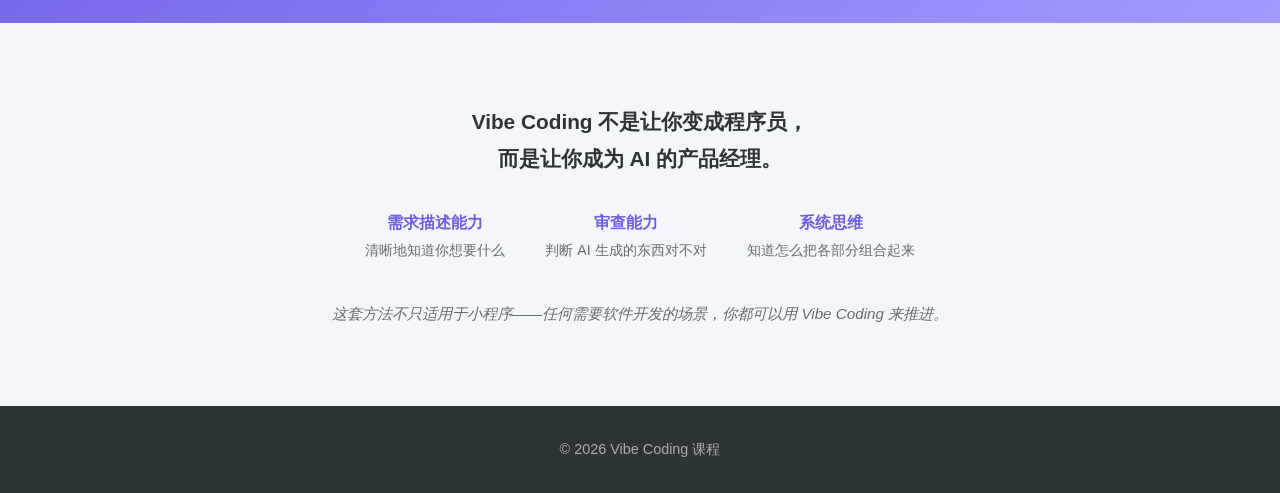
==== commit f78e9191: "Use "Agent Skill" terminology Co-Authored-By: Claude Opus 4.6 <noreply@anthropic.com>" ====
--- a/course/vibe-coding-intro.html
+++ b/course/vibe-coding-intro.html
@@ -502,7 +502,7 @@
           <ul class="lesson-items">
             <li><span class="item-label">Vibe Coding 理念</span><span class="item-desc">你是产品经理，AI 是程序员——你不写代码，你管理 AI 写代码</span></li>
             <li><span class="item-label">工具准备</span><span class="item-desc">AI 对话工具三选一：Qoder CN（国内可用）/ Claude / Cursor</span></li>
-            <li><span class="item-label">AI 辅助插件</span><span class="item-desc">安装所选工具推荐的辅助插件，让 AI 更懂你的项目</span></li>
+            <li><span class="item-label">Agent Skill</span><span class="item-desc">安装所选工具推荐的 Agent Skill，让 AI 更懂你的项目</span></li>
             <li><span class="item-label">认识小程序</span><span class="item-desc">安装微信开发者工具，了解小程序是什么、能做什么</span></li>
             <li><span class="item-label">动手实操</span><span class="item-desc">新建项目，运行官方示例，体验从 0 到跑起来的成就感</span></li>
           </ul>
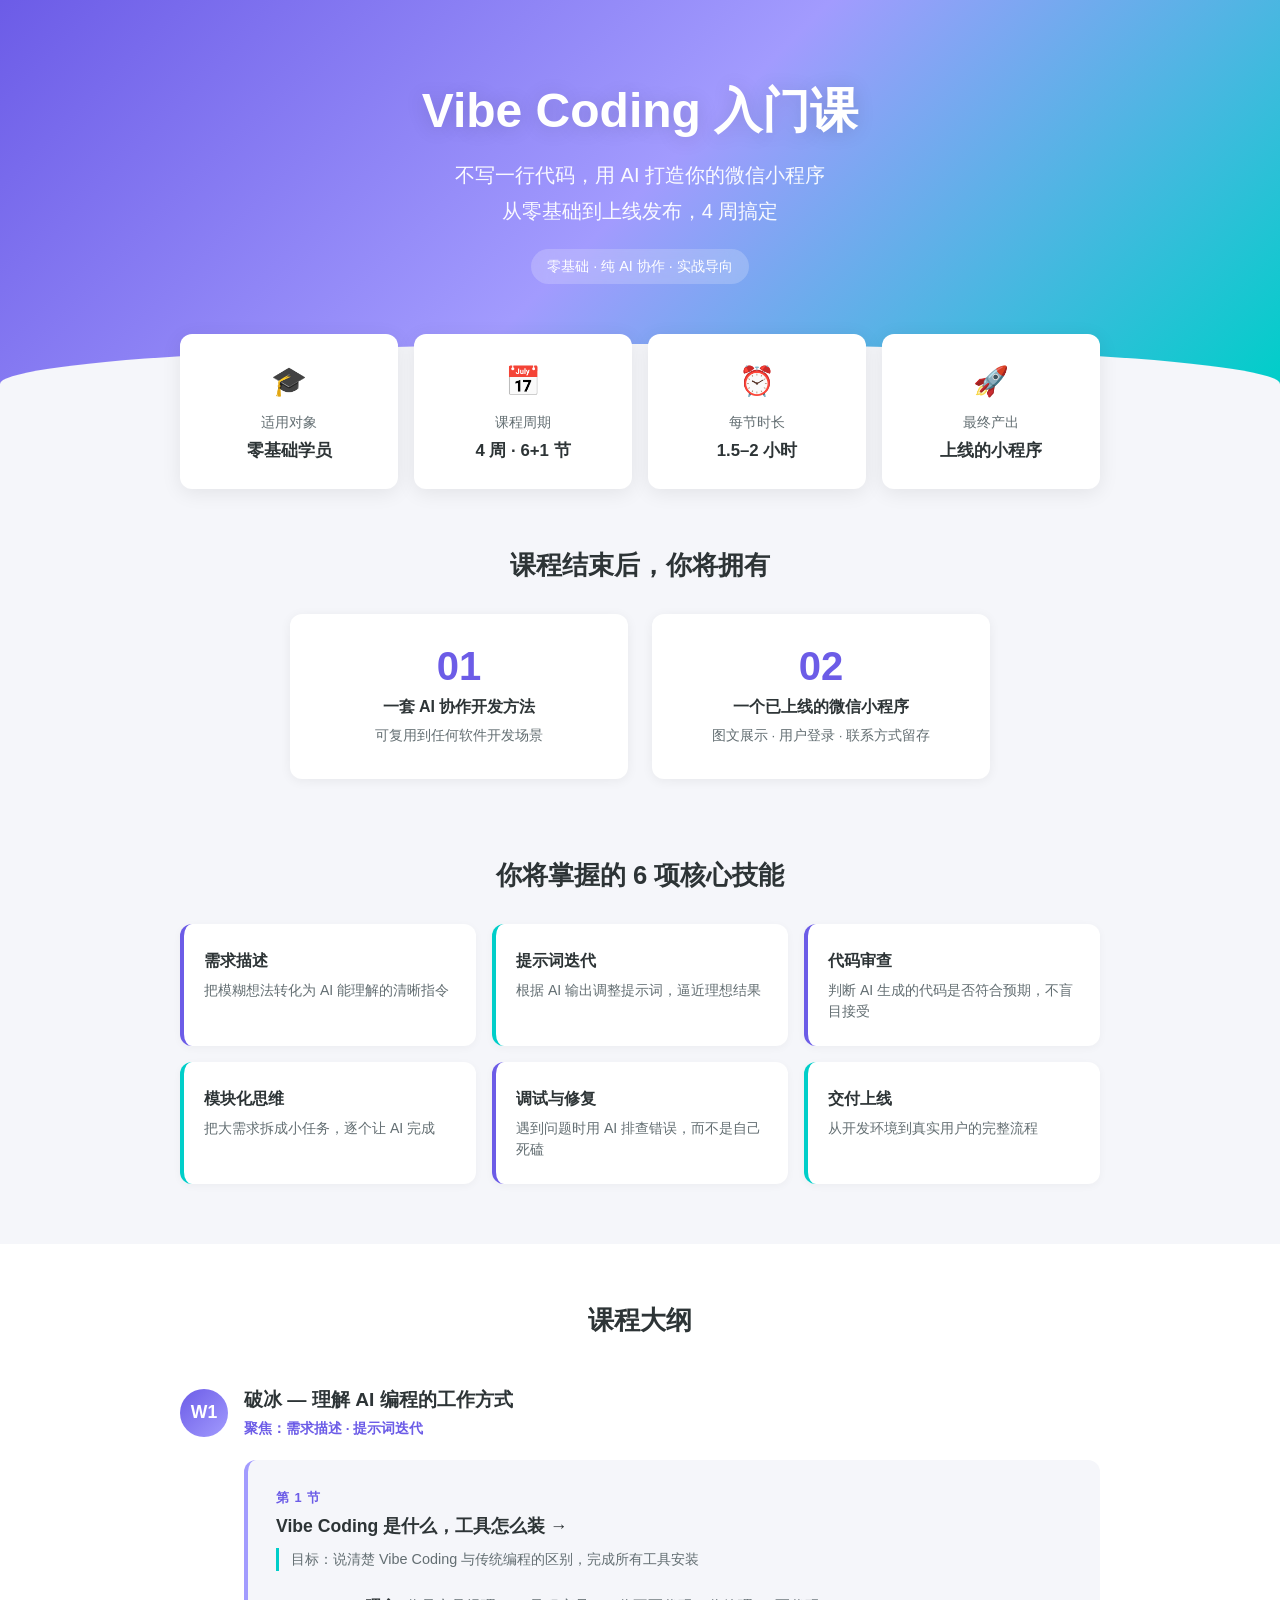
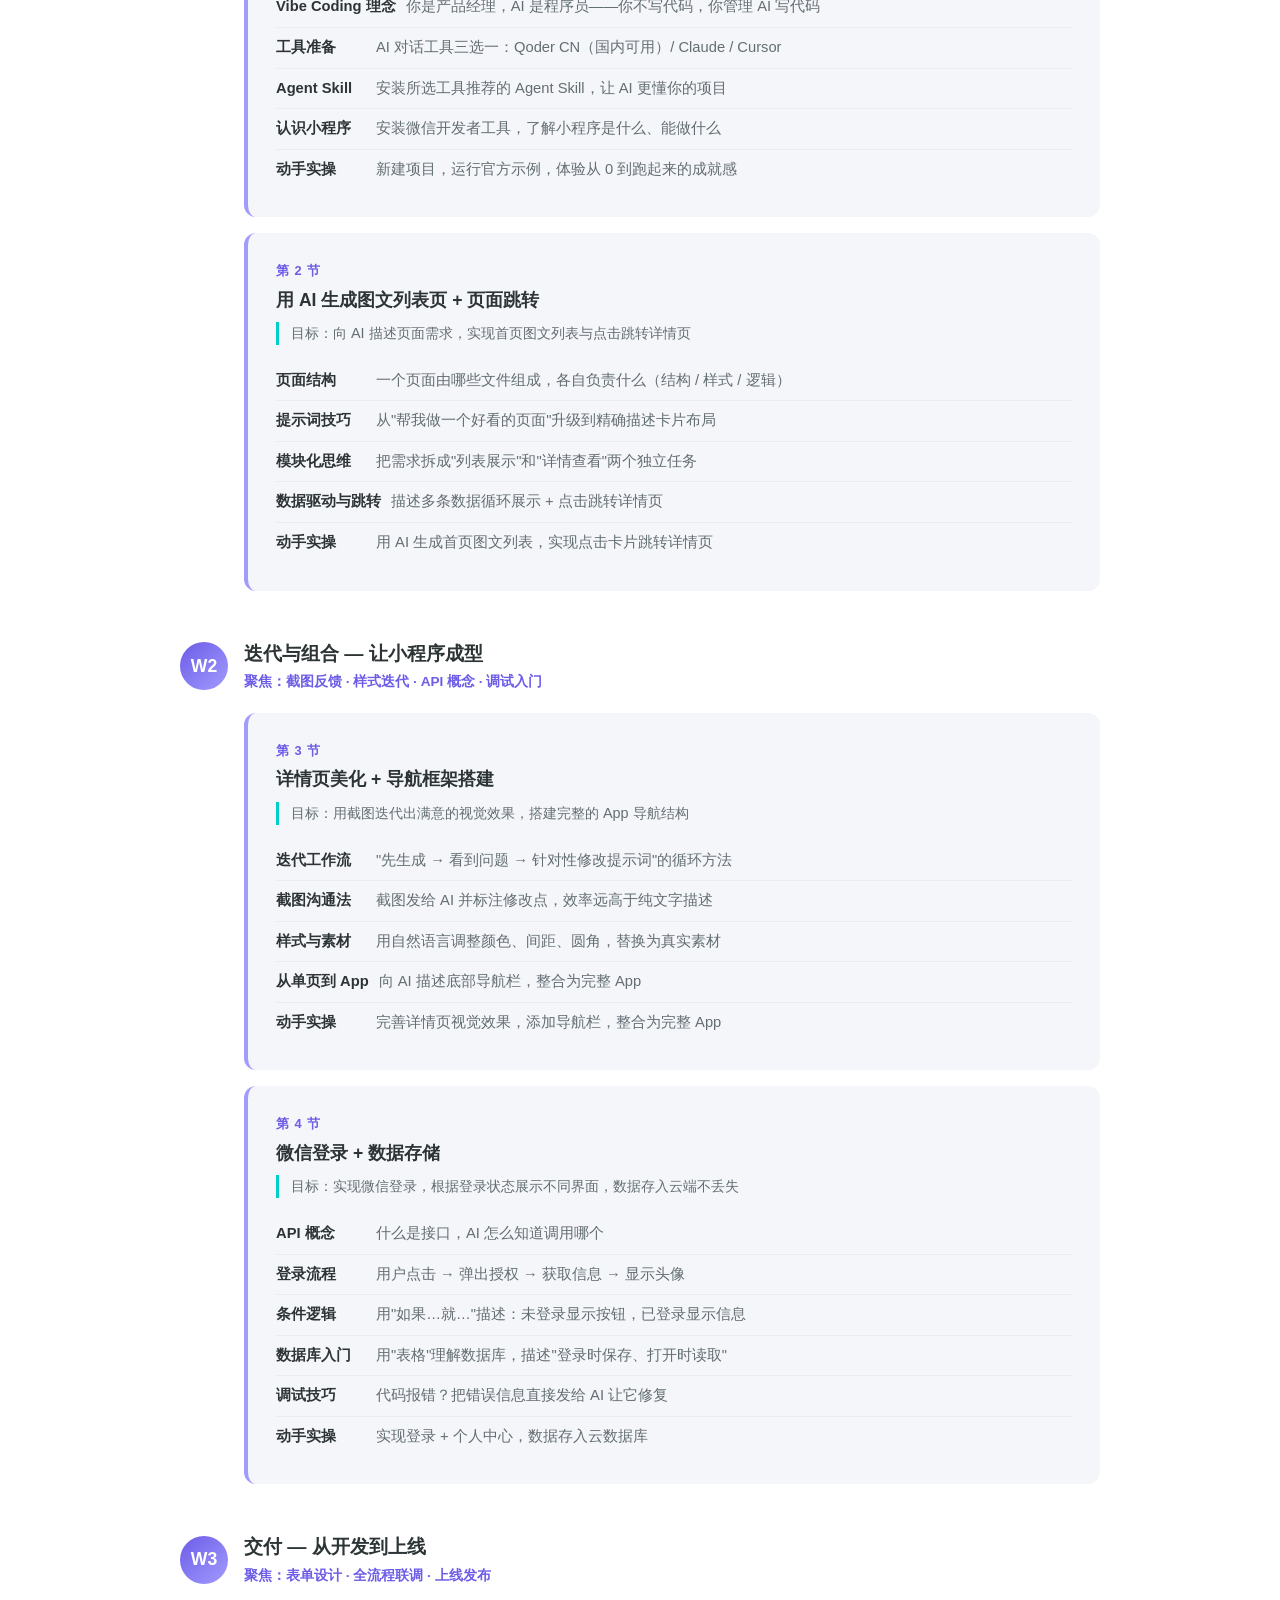
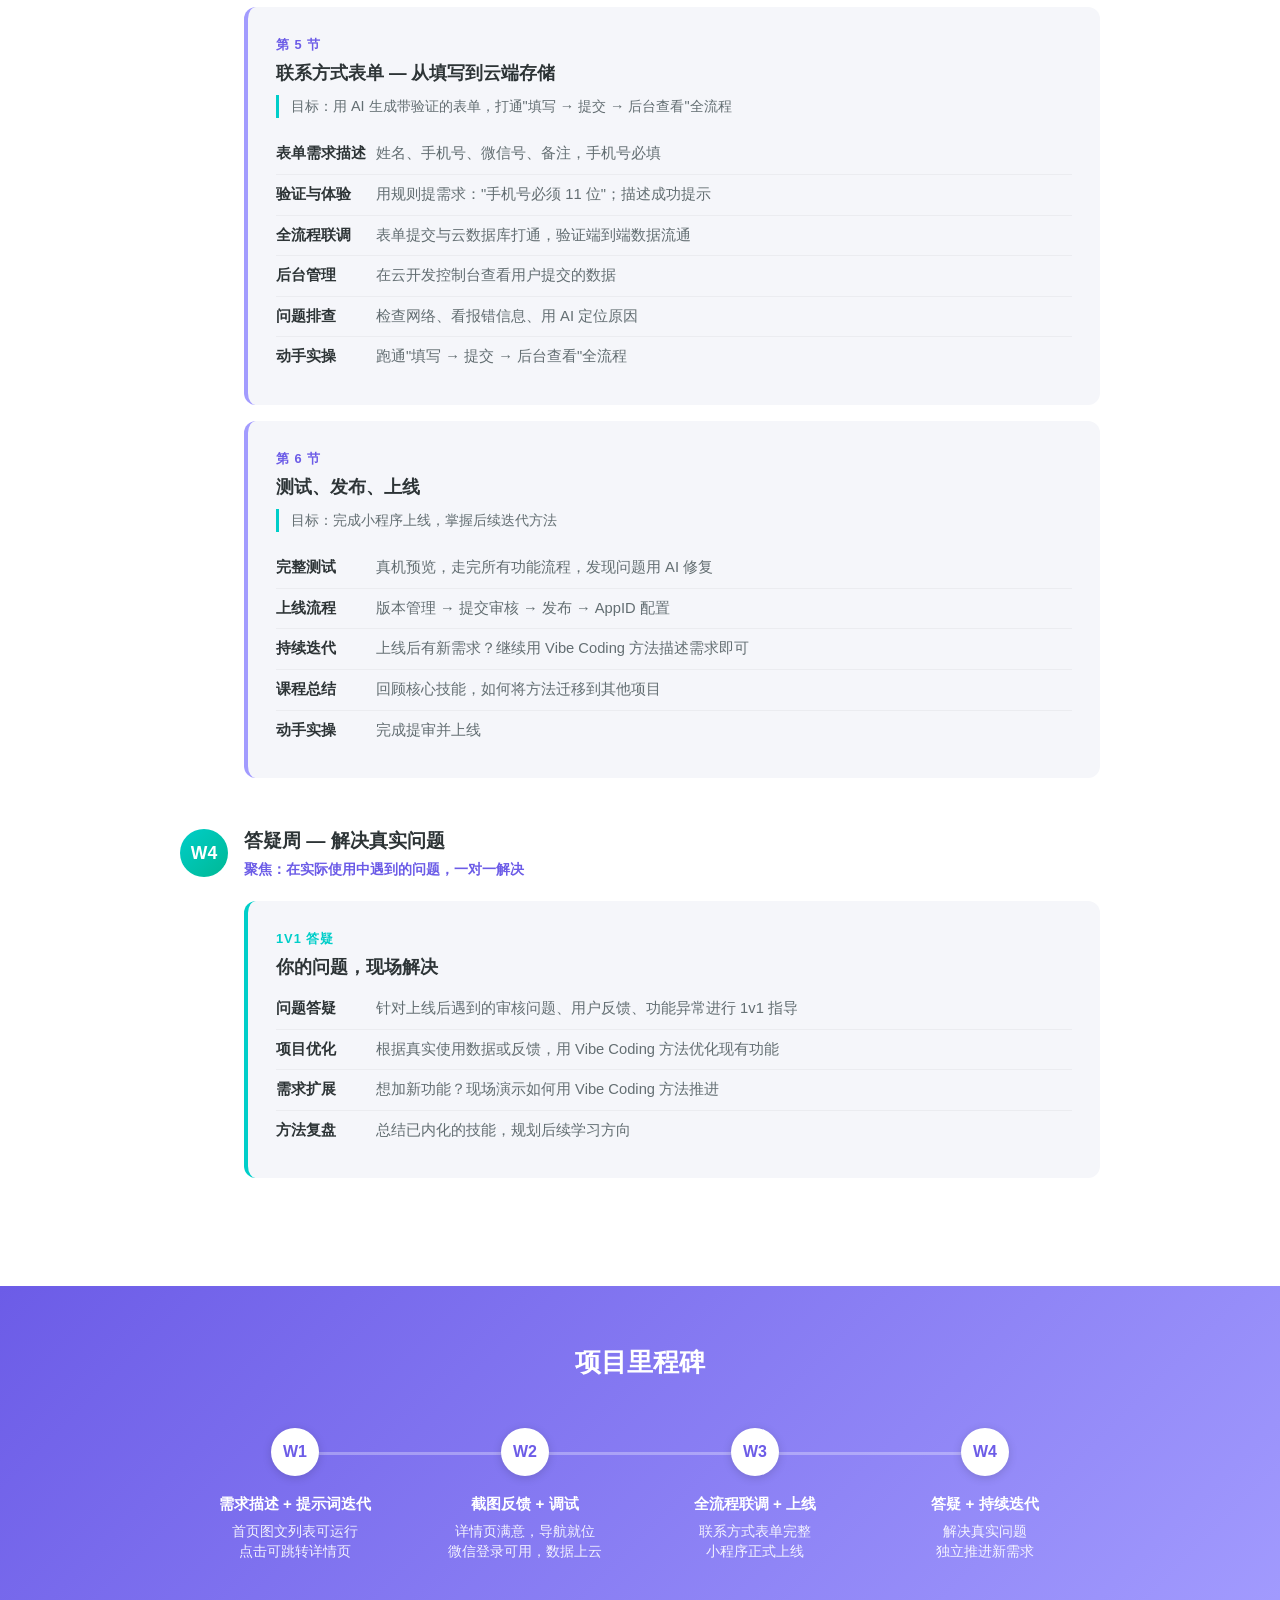
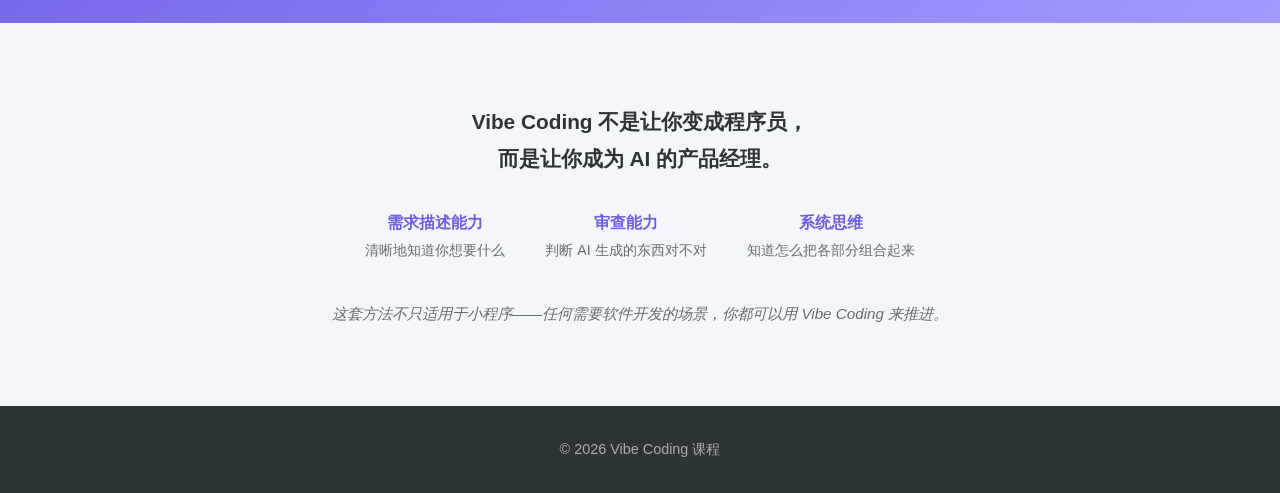
==== commit 9fc01a8f: "Add lesson 1 guide link to course outline page" ====
--- a/course/vibe-coding-intro.html
+++ b/course/vibe-coding-intro.html
@@ -227,6 +227,14 @@
       font-weight: 700;
       color: var(--dark);
       margin-bottom: 8px;
+    }
+    .lesson-link {
+      color: var(--dark);
+      text-decoration: none;
+      transition: color 0.2s;
+    }
+    .lesson-link:hover {
+      color: var(--primary);
     }
     .lesson-goal {
       font-size: 0.9rem;
@@ -497,7 +505,7 @@
 
         <div class="lesson">
           <div class="lesson-num">第 1 节</div>
-          <div class="lesson-title">Vibe Coding 是什么，工具怎么装</div>
+          <div class="lesson-title"><a href="lesson-01-guide.html" class="lesson-link">Vibe Coding 是什么，工具怎么装 &rarr;</a></div>
           <div class="lesson-goal">目标：说清楚 Vibe Coding 与传统编程的区别，完成所有工具安装</div>
           <ul class="lesson-items">
             <li><span class="item-label">Vibe Coding 理念</span><span class="item-desc">你是产品经理，AI 是程序员——你不写代码，你管理 AI 写代码</span></li>
